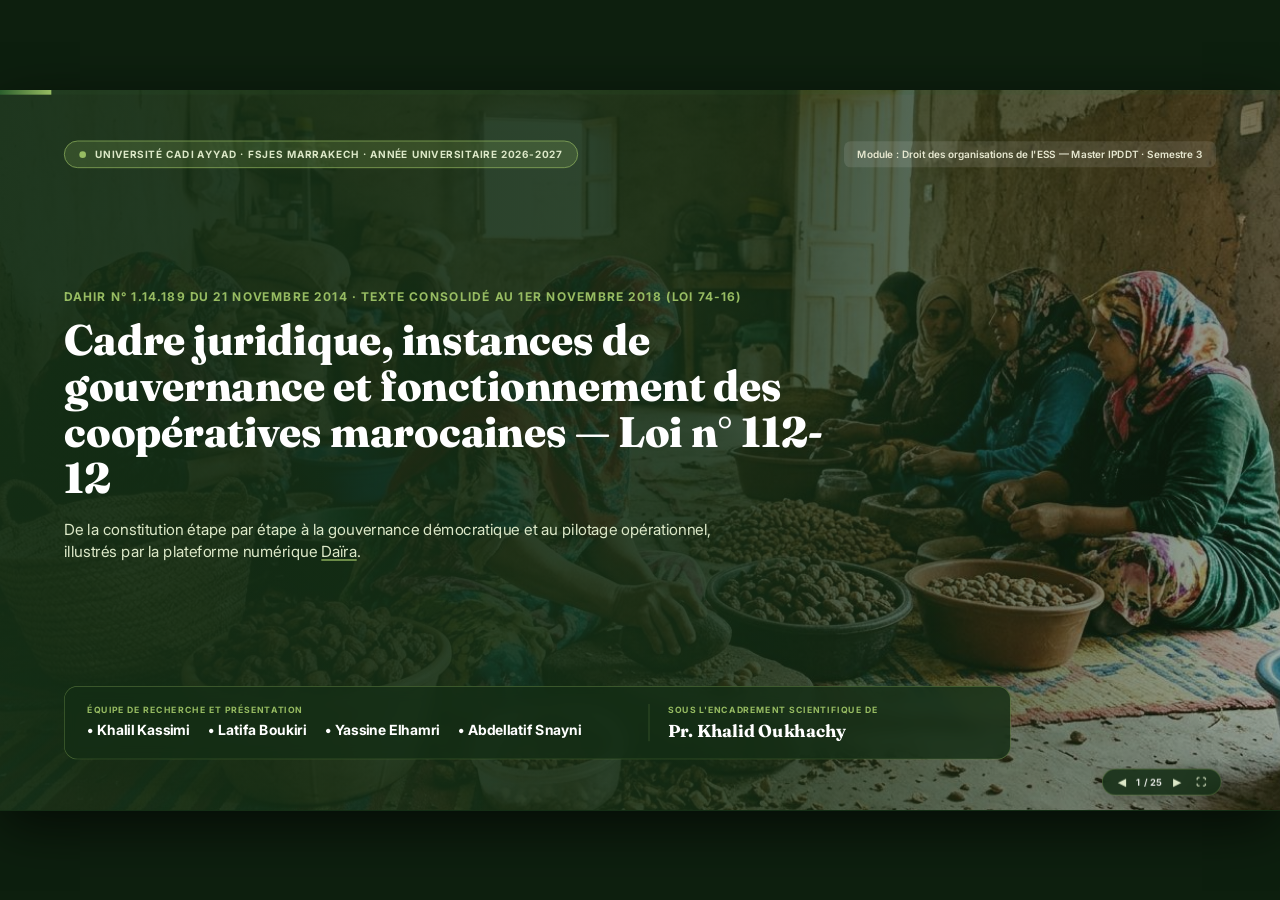
==== presentation-cooperatives-v3.html @ 6261e34a "Add HTML presentation v3 — coopératives loi 112-12 (25 slides)" ====
<!DOCTYPE html>
<html lang="fr">
<head>
<meta charset="UTF-8">
<meta name="viewport" content="width=device-width, initial-scale=1.0">
<title>Cadre juridique, instances de gouvernance et fonctionnement des coopératives marocaines — Loi n° 112-12</title>
<link rel="preconnect" href="https://fonts.googleapis.com">
<link rel="preconnect" href="https://fonts.gstatic.com" crossorigin>
<link href="https://fonts.googleapis.com/css2?family=Fraunces:opsz,wght@9..144,600;9..144,700;9..144,800&family=Inter:wght@400;500;600;700;800&display=swap" rel="stylesheet">
<style>
  :root {
    --forest: #2C5F2D;
    --dark-green: #1E4220;
    --deep-green: #142E15;
    --moss: #97BC62;
    --moss-light: #DCE8C8;
    --sand: #E7E8D1;
    --terracotta: #B85042;
    --ink: #243020;
    --gray-green: #5F6B58;
    --card-bg: #F4F6EC;
    --page-bg: #FDFEFB;
    --font-serif: 'Fraunces', Georgia, 'Times New Roman', serif;
    --font-sans: 'Inter', system-ui, -apple-system, BlinkMacSystemFont, 'Segoe UI', Roboto, sans-serif;
  }

  * {
    box-sizing: border-box;
    margin: 0;
    padding: 0;
  }

  html, body {
    width: 100%;
    height: 100%;
    overflow: hidden;
    background: #0D1F0E;
    font-family: var(--font-sans);
    color: var(--ink);
    -webkit-font-smoothing: antialiased;
    user-select: none;
  }

  body.editing-active {
    user-select: text;
  }

  a {
    color: inherit;
    text-decoration: underline;
    text-decoration-color: var(--moss);
    text-underline-offset: 3px;
    transition: color 0.2s ease;
  }
  a:hover {
    color: var(--forest);
  }
  .slide-dark a:hover {
    color: var(--moss);
  }

  /* Viewport & 1920x1080 Fixed Stage */
  #viewport {
    position: fixed;
    inset: 0;
    width: 100vw;
    height: 100vh;
    overflow: hidden;
    background: #0D1F0E;
  }

  #deck-stage {
    position: absolute;
    top: 50%;
    left: 50%;
    width: 1920px;
    height: 1080px;
    min-width: 1920px;
    min-height: 1080px;
    max-width: 1920px;
    max-height: 1080px;
    flex-shrink: 0;
    overflow: hidden;
    background: var(--page-bg);
    transform-origin: center center;
    transform: translate(-50%, -50%) scale(1);
    box-shadow: 0 25px 80px rgba(0, 0, 0, 0.65);
  }

  /* Top Progress Bar & Global Counter */
  #top-progress-track {
    position: absolute;
    top: 0;
    left: 0;
    width: 100%;
    height: 7px;
    background: rgba(44, 95, 45, 0.14);
    z-index: 90;
  }
  #top-progress-fill {
    height: 100%;
    width: 4%;
    background: linear-gradient(90deg, var(--forest), var(--moss));
    transition: width 0.45s cubic-bezier(0.22, 1, 0.36, 1);
  }

  #global-hud {
    position: absolute;
    bottom: 22px;
    right: 88px;
    z-index: 95;
    display: flex;
    align-items: center;
    gap: 10px;
    background: rgba(20, 46, 21, 0.86);
    color: #FDFEFB;
    padding: 8px 16px;
    border-radius: 999px;
    font-size: 14px;
    font-weight: 600;
    letter-spacing: 0.03em;
    backdrop-filter: blur(8px);
    border: 1px solid rgba(151, 188, 98, 0.35);
    box-shadow: 0 6px 20px rgba(0,0,0,0.2);
  }
  #global-hud button {
    background: transparent;
    border: none;
    color: var(--moss-light);
    cursor: pointer;
    font-size: 15px;
    font-weight: 700;
    padding: 2px 6px;
    border-radius: 4px;
    transition: background 0.2s, color 0.2s;
  }
  #global-hud button:hover {
    background: rgba(151, 188, 98, 0.25);
    color: #fff;
  }

  /* Top-Left Edit Mode Trigger Zone & Toolbar */
  #edit-hotspot {
    position: absolute;
    top: 0;
    left: 0;
    width: 340px;
    height: 76px;
    z-index: 100;
    display: flex;
    align-items: center;
    padding-left: 28px;
  }
  #edit-toolbar {
    display: flex;
    align-items: center;
    gap: 10px;
    background: rgba(20, 46, 21, 0.94);
    color: #fff;
    padding: 8px 14px;
    border-radius: 10px;
    border: 1px solid var(--moss);
    font-size: 13px;
    opacity: 0;
    transform: translateY(-8px);
    pointer-events: none;
    transition: opacity 0.25s ease, transform 0.25s ease;
    box-shadow: 0 10px 28px rgba(0,0,0,0.35);
  }
  #edit-hotspot:hover #edit-toolbar,
  body.editing-active #edit-toolbar {
    opacity: 1;
    transform: translateY(0);
    pointer-events: auto;
  }
  .edit-btn {
    background: var(--forest);
    color: #fff;
    border: 1px solid var(--moss);
    padding: 5px 11px;
    border-radius: 6px;
    font-size: 12.5px;
    font-weight: 600;
    cursor: pointer;
    font-family: var(--font-sans);
    transition: background 0.2s;
  }
  .edit-btn:hover {
    background: var(--moss);
    color: var(--deep-green);
  }
  .edit-btn.secondary {
    background: transparent;
    border-color: rgba(220,232,200,0.45);
    color: var(--moss-light);
  }
  body.editing-active .editable {
    outline: 2px dashed rgba(151, 188, 98, 0.75);
    outline-offset: 4px;
    border-radius: 4px;
    cursor: text;
  }
  body.editing-active .editable:focus {
    outline: 2px solid var(--terracotta);
    background: rgba(151, 188, 98, 0.08);
  }

  /* Navigation Click Zones */
  .click-zone {
    position: absolute;
    top: 80px;
    bottom: 80px;
    z-index: 40;
    cursor: pointer;
  }
  #zone-prev {
    left: 0;
    width: 110px;
  }
  #zone-next {
    right: 0;
    width: 240px;
  }
  body.editing-active .click-zone {
    pointer-events: none;
  }

  /* Toast notification */
  #toast-msg {
    position: absolute;
    top: 24px;
    right: 48px;
    z-index: 110;
    background: var(--dark-green);
    color: #fff;
    border-left: 4px solid var(--moss);
    padding: 10px 18px;
    border-radius: 8px;
    font-size: 14px;
    font-weight: 600;
    opacity: 0;
    transform: translateY(-10px);
    pointer-events: none;
    transition: opacity 0.25s ease, transform 0.25s ease;
    box-shadow: 0 8px 24px rgba(0,0,0,0.25);
  }
  #toast-msg.visible {
    opacity: 1;
    transform: translateY(0);
  }

  /* Slide Container & Transitions */
  .slide {
    position: absolute;
    inset: 0;
    width: 1920px;
    height: 1080px;
    background: var(--page-bg);
    color: var(--ink);
    opacity: 0;
    pointer-events: none;
    transform: scale(0.985);
    transition: opacity 0.55s cubic-bezier(0.22, 1, 0.36, 1),
                transform 0.55s cubic-bezier(0.22, 1, 0.36, 1);
    display: flex;
    flex-direction: column;
    justify-content: space-between;
    padding: 60px 88px 32px 88px;
    overflow: hidden;
  }
  .slide.active {
    opacity: 1;
    pointer-events: auto;
    transform: scale(1);
    z-index: 10;
  }
  .slide.slide-dark {
    background: var(--deep-green);
    color: #FDFEFB;
  }
  .slide.slide-bleed {
    padding: 0;
  }

  /* Cascade Reveal Animations (triggered ONLY when .slide.active) */
  .anim-up, .anim-left, .anim-right, .anim-pop {
    opacity: 0;
    transition: opacity 0.58s cubic-bezier(0.22, 1, 0.36, 1),
                transform 0.58s cubic-bezier(0.22, 1, 0.36, 1);
  }
  .anim-up { transform: translateY(26px); }
  .anim-left { transform: translateX(-28px); }
  .anim-right { transform: translateX(28px); }
  .anim-pop { transform: scale(0.72); }

  .slide.active .anim-up,
  .slide.active .anim-left,
  .slide.active .anim-right,
  .slide.active .anim-pop {
    opacity: 1;
    transform: translate(0, 0) scale(1);
  }

  .d1 { transition-delay: 0.08s; }
  .d2 { transition-delay: 0.16s; }
  .d3 { transition-delay: 0.24s; }
  .d4 { transition-delay: 0.32s; }
  .d5 { transition-delay: 0.40s; }
  .d6 { transition-delay: 0.48s; }
  .d7 { transition-delay: 0.56s; }

  /* Ken Burns Effect on Cover & Merci Photos */
  .ken-burns-wrap {
    position: absolute;
    inset: 0;
    overflow: hidden;
    z-index: 1;
  }
  .ken-burns-img {
    width: 100%;
    height: 100%;
    object-fit: cover;
    transform: scale(1.0);
    transition: transform 14s ease-out;
  }
  .slide.active .ken-burns-img {
    transform: scale(1.11);
  }

  /* Typography & Header System (No decorative bars under titles, strictly left-aligned body) */
  .slide-header {
    display: flex;
    justify-content: space-between;
    align-items: flex-start;
    gap: 32px;
    margin-bottom: 28px;
    position: relative;
    z-index: 5;
  }
  .kicker {
    display: inline-flex;
    align-items: center;
    gap: 10px;
    background: var(--moss-light);
    color: var(--dark-green);
    font-size: 14px;
    font-weight: 700;
    text-transform: uppercase;
    letter-spacing: 0.08em;
    padding: 7px 16px;
    border-radius: 999px;
    margin-bottom: 14px;
  }
  .kicker.terracotta {
    background: rgba(184, 80, 66, 0.14);
    color: var(--terracotta);
  }
  .slide-title {
    font-family: var(--font-serif);
    font-size: 46px;
    font-weight: 700;
    line-height: 1.12;
    color: var(--dark-green);
    letter-spacing: -0.015em;
    text-align: left;
  }
  .slide-lead {
    font-size: 21px;
    line-height: 1.48;
    color: var(--gray-green);
    margin-top: 10px;
    max-width: 1220px;
    font-weight: 500;
    text-align: left;
  }

  /* Cards & Numbered Badges */
  .card {
    background: var(--card-bg);
    border: 1px solid var(--moss-light);
    border-radius: 18px;
    padding: 26px 30px;
    box-shadow: 0 8px 26px rgba(30, 66, 32, 0.05);
    text-align: left;
    display: flex;
    flex-direction: column;
    gap: 10px;
  }
  .card.sand {
    background: var(--sand);
    border-color: #D5D7B8;
  }
  .card.forest-panel {
    background: var(--dark-green);
    color: #FDFEFB;
    border: 1px solid rgba(151, 188, 98, 0.35);
    box-shadow: 0 14px 36px rgba(20, 46, 21, 0.22);
  }

  .num-badge {
    width: 44px;
    height: 44px;
    border-radius: 50%;
    background: var(--forest);
    color: #FDFEFB;
    font-family: var(--font-serif);
    font-size: 20px;
    font-weight: 700;
    display: inline-flex;
    align-items: center;
    justify-content: center;
    flex-shrink: 0;
    box-shadow: 0 4px 12px rgba(44, 95, 45, 0.28);
  }
  .num-badge.moss {
    background: var(--moss);
    color: var(--deep-green);
  }
  .num-badge.terra {
    background: var(--terracotta);
    color: #fff;
  }
  .num-badge.lg {
    width: 54px;
    height: 54px;
    font-size: 24px;
  }

  .card-title {
    font-family: var(--font-serif);
    font-size: 24px;
    font-weight: 700;
    color: var(--dark-green);
    line-height: 1.22;
    text-align: left;
  }
  .card-body {
    font-size: 18.5px;
    line-height: 1.52;
    color: var(--ink);
    text-align: left;
  }
  .card-meta {
    font-size: 14.5px;
    font-weight: 600;
    color: var(--forest);
    margin-top: auto;
    padding-top: 6px;
  }

  /* Callout Banner at bottom of content */
  .banner-callout {
    background: var(--dark-green);
    color: #FDFEFB;
    border-radius: 16px;
    padding: 20px 30px;
    display: flex;
    align-items: center;
    justify-content: space-between;
    gap: 24px;
    border-left: 8px solid var(--moss);
    box-shadow: 0 10px 28px rgba(20, 46, 21, 0.16);
  }
  .banner-callout-text {
    font-size: 20px;
    font-weight: 600;
    line-height: 1.4;
    text-align: left;
  }
  .banner-tag {
    background: var(--moss);
    color: var(--deep-green);
    font-size: 14px;
    font-weight: 800;
    padding: 7px 15px;
    border-radius: 999px;
    white-space: nowrap;
    text-transform: uppercase;
    letter-spacing: 0.05em;
  }

  /* Step Progress Indicator (Slides 6 to 11) */
  .step-tracker {
    display: flex;
    flex-direction: column;
    align-items: flex-end;
    gap: 8px;
    background: var(--card-bg);
    padding: 14px 22px;
    border-radius: 16px;
    border: 1px solid var(--moss-light);
    flex-shrink: 0;
  }
  .step-tracker-label {
    font-size: 12.5px;
    font-weight: 700;
    text-transform: uppercase;
    letter-spacing: 0.08em;
    color: var(--gray-green);
  }
  .step-tracker-nodes {
    display: flex;
    align-items: center;
    gap: 6px;
  }
  .step-dot {
    width: 36px;
    height: 36px;
    border-radius: 50%;
    border: 2px solid var(--moss-light);
    background: #fff;
    color: var(--gray-green);
    font-weight: 700;
    font-size: 15px;
    display: flex;
    align-items: center;
    justify-content: center;
    transition: all 0.4s ease;
  }
  .step-dot.done {
    background: var(--moss);
    border-color: var(--moss);
    color: var(--deep-green);
  }
  .step-dot.current {
    background: var(--forest);
    border-color: var(--forest);
    color: #fff;
    box-shadow: 0 0 0 5px rgba(44, 95, 45, 0.22);
    transform: scale(1.08);
  }
  .step-line {
    width: 22px;
    height: 3px;
    background: var(--moss-light);
    border-radius: 2px;
  }
  .step-line.filled {
    background: var(--forest);
  }

  /* Layout Template for Steps 1..6 (Slides 6-11) */
  .step-layout {
    display: grid;
    grid-template-columns: 1.55fr 1fr;
    gap: 38px;
    flex: 1;
    align-items: stretch;
    margin-bottom: 18px;
  }
  .step-bullets {
    display: flex;
    flex-direction: column;
    gap: 18px;
    justify-content: center;
  }
  .step-bullet-card {
    background: var(--card-bg);
    border: 1px solid var(--moss-light);
    border-radius: 16px;
    padding: 22px 26px;
    display: flex;
    align-items: flex-start;
    gap: 20px;
    box-shadow: 0 6px 20px rgba(30, 66, 32, 0.04);
  }
  .step-bullet-card.sand {
    background: var(--sand);
  }
  .reperes-panel {
    background: linear-gradient(165deg, var(--dark-green) 0%, var(--deep-green) 100%);
    color: #FDFEFB;
    border-radius: 22px;
    padding: 34px 34px;
    display: flex;
    flex-direction: column;
    justify-content: space-between;
    border: 1px solid rgba(151, 188, 98, 0.4);
    box-shadow: 0 18px 42px rgba(20, 46, 21, 0.22);
  }
  .reperes-header {
    font-size: 15px;
    font-weight: 800;
    letter-spacing: 0.12em;
    text-transform: uppercase;
    color: var(--moss);
    margin-bottom: 18px;
  }
  .reperes-list {
    display: flex;
    flex-direction: column;
    gap: 20px;
    flex: 1;
    justify-content: center;
  }
  .repere-item {
    background: rgba(255, 255, 255, 0.07);
    border-left: 5px solid var(--moss);
    border-radius: 12px;
    padding: 18px 22px;
  }
  .repere-item.terra {
    border-left-color: var(--terracotta);
  }
  .repere-big {
    font-family: var(--font-serif);
    font-size: 34px;
    font-weight: 800;
    color: #FFFFFF;
    line-height: 1.1;
  }
  .repere-desc {
    font-size: 16.5px;
    color: var(--moss-light);
    margin-top: 6px;
    line-height: 1.4;
  }

  /* Slide Footer */
  .slide-footer {
    display: flex;
    justify-content: space-between;
    align-items: center;
    padding-top: 16px;
    border-top: 1px solid var(--moss-light);
    font-size: 14.5px;
    color: var(--gray-green);
    font-weight: 500;
    margin-top: auto;
    z-index: 5;
  }
  .slide-dark .slide-footer {
    border-top-color: rgba(151, 188, 98, 0.25);
    color: var(--moss-light);
  }
  .footer-right {
    font-weight: 700;
    color: var(--forest);
    padding-right: 225px;
  }
  .slide-dark .footer-right {
    color: var(--moss);
  }

  /* Slide 12 Animated Org Chart */
  .org-wrapper {
    position: relative;
    flex: 1;
    display: flex;
    flex-direction: column;
    justify-content: space-between;
    gap: 18px;
    margin-bottom: 16px;
  }
  .org-lines-svg {
    position: absolute;
    inset: 0;
    width: 100%;
    height: 100%;
    pointer-events: none;
    z-index: 1;
  }
  .org-path {
    fill: none;
    stroke: var(--forest);
    stroke-width: 3.5;
    stroke-dasharray: 2200;
    stroke-dashoffset: 2200;
    transition: stroke-dashoffset 1.1s cubic-bezier(0.22, 1, 0.36, 1) 0.25s;
  }
  .slide.active .org-path {
    stroke-dashoffset: 0;
  }

  /* Slide 13 Quorum Table */
  .quorum-table {
    width: 100%;
    border-collapse: separate;
    border-spacing: 0;
    border-radius: 14px;
    overflow: hidden;
    border: 1px solid var(--moss-light);
    background: #fff;
    font-size: 17px;
  }
  .quorum-table th {
    background: var(--dark-green);
    color: #fff;
    text-align: left;
    padding: 14px 18px;
    font-weight: 700;
    font-size: 16px;
  }
  .quorum-table td {
    padding: 14px 18px;
    border-bottom: 1px solid var(--moss-light);
    color: var(--ink);
    text-align: left;
  }
  .quorum-table tr:last-child td {
    border-bottom: none;
  }
  .quorum-table tr:nth-child(even) td {
    background: var(--card-bg);
  }

  /* Slide 17 Production Chain SVG Draw Animation */
  .chain-container {
    background: var(--dark-green);
    color: #fff;
    border-radius: 20px;
    padding: 26px 36px;
    position: relative;
    overflow: hidden;
    border: 1px solid rgba(151, 188, 98, 0.4);
  }
  .chain-svg-line {
    stroke: var(--moss);
    stroke-width: 5;
    stroke-linecap: round;
    stroke-dasharray: 1500;
    stroke-dashoffset: 1500;
    transition: stroke-dashoffset 1.4s cubic-bezier(0.22, 1, 0.36, 1) 0.35s;
  }
  .slide.active .chain-svg-line {
    stroke-dashoffset: 0;
  }
  .chain-nodes {
    display: grid;
    grid-template-columns: repeat(5, 1fr);
    gap: 20px;
    position: relative;
    z-index: 2;
  }
  .chain-node {
    background: rgba(255, 255, 255, 0.09);
    border: 1.5px solid var(--moss);
    border-radius: 14px;
    padding: 16px 18px;
    backdrop-filter: blur(4px);
    text-align: left;
  }

  /* Image Frame Styling */
  .photo-panel {
    border-radius: 22px;
    overflow: hidden;
    position: relative;
    box-shadow: 0 16px 40px rgba(20, 46, 21, 0.16);
    border: 1px solid var(--moss-light);
    background: var(--dark-green);
  }
  .photo-panel {
    min-height: 0;
  }
  .photo-panel img {
    position: absolute;
    inset: 0;
    width: 100%;
    height: 100%;
    object-fit: cover;
    display: block;
  }
  .photo-caption {
    position: absolute;
    bottom: 0;
    left: 0;
    right: 0;
    background: linear-gradient(0deg, rgba(20, 46, 21, 0.92) 0%, rgba(20, 46, 21, 0.0) 100%);
    color: #FDFEFB;
    padding: 28px 22px 16px 22px;
    font-size: 14px;
    font-weight: 500;
  }
</style>
</head>
<body>

<div id="viewport">
  <div id="deck-stage">
    <!-- Top Progress Bar -->
    <div id="top-progress-track"><div id="top-progress-fill"></div></div>

    <!-- Top-Left Edit Mode Hotspot & Toolbar -->
    <div id="edit-hotspot">
      <div id="edit-toolbar">
        <span id="edit-status-label">Mode lecture (Touche E : éditer)</span>
        <button type="button" class="edit-btn" id="btn-toggle-edit">Activer l'édition (E)</button>
        <button type="button" class="edit-btn" id="btn-export-html">Exporter HTML</button>
        <button type="button" class="edit-btn secondary" id="btn-reset-edits">Réinitialiser</button>
      </div>
    </div>

    <!-- Toast Notification -->
    <div id="toast-msg" role="status" aria-live="polite"></div>

    <!-- Navigation Click Zones -->
    <div class="click-zone" id="zone-prev" title="Slide précédente (←)"></div>
    <div class="click-zone" id="zone-next" title="Slide suivante (→)"></div>

    <!-- Global Bottom-Right HUD -->
    <div id="global-hud">
      <button type="button" id="btn-prev" title="Slide précédente (←)" aria-label="Slide précédente">◀</button>
      <span id="hud-counter">1 / 25</span>
      <button type="button" id="btn-next" title="Slide suivante (→)" aria-label="Slide suivante">▶</button>
      <button type="button" id="btn-fs" title="Plein écran (F)" aria-label="Plein écran">⛶</button>
    </div>

    <!-- ================================================================= -->
    <!-- SLIDE 1 — COUVERTURE (Foncée, photo réelle plein écran + Ken Burns) -->
    <!-- ================================================================= -->
    <section class="slide slide-dark slide-bleed active" data-slide="1">
      <div class="ken-burns-wrap">
        <img class="ken-burns-img" src="[data-uri]" alt="Femmes coopératrices concassant les noix d'argan au Maroc">
      </div>
      <div style="position:absolute;inset:0;background:linear-gradient(95deg, rgba(20,46,21,0.95) 0%, rgba(20,46,21,0.88) 54%, rgba(20,46,21,0.38) 100%);z-index:2;"></div>

      <div style="position:relative;z-index:5;height:100%;display:flex;flex-direction:column;justify-content:space-between;padding:76px 96px 76px 96px;">
        <div class="anim-up d1" style="display:flex;justify-content:space-between;align-items:center;">
          <div style="display:inline-flex;align-items:center;gap:14px;background:rgba(151,188,98,0.18);border:1px solid var(--moss);padding:10px 22px;border-radius:999px;">
            <span style="width:10px;height:10px;border-radius:50%;background:var(--moss);"></span>
            <span class="editable" style="font-size:15px;font-weight:700;letter-spacing:0.08em;text-transform:uppercase;color:var(--moss-light);">Université Cadi Ayyad · FSJES Marrakech · Année universitaire 2026-2027</span>
          </div>
          <div class="editable" style="background:rgba(255,255,255,0.1);padding:10px 20px;border-radius:10px;font-size:15px;font-weight:600;color:var(--sand);">
            Module : Droit des organisations de l'ESS — Master IPDDT · Semestre 3
          </div>
        </div>

        <div style="max-width:1180px;margin:auto 0;">
          <div class="anim-up d2 editable" style="font-size:18px;font-weight:700;color:var(--moss);text-transform:uppercase;letter-spacing:0.1em;margin-bottom:18px;">
            Dahir n° 1.14.189 du 21 novembre 2014 · Texte consolidé au 1er novembre 2018 (Loi 74-16)
          </div>
          <h1 class="anim-up d3 editable" style="font-family:var(--font-serif);font-size:64px;font-weight:800;line-height:1.08;color:#FFFFFF;margin-bottom:26px;">
            Cadre juridique, instances de gouvernance et fonctionnement des coopératives marocaines — Loi n° 112-12
          </h1>
          <p class="anim-up d4 editable" style="font-size:23px;line-height:1.5;color:var(--moss-light);max-width:1020px;font-weight:400;">
            De la constitution étape par étape à la gouvernance démocratique et au pilotage opérationnel, illustrés par la plateforme numérique <a href="https://khalilkassimi.github.io/daira/" target="_blank" rel="noopener">Daïra</a>.
          </p>
        </div>

        <div class="anim-up d5" style="display:grid;grid-template-columns:1.6fr 1fr;gap:28px;background:rgba(20,46,21,0.82);border:1px solid rgba(151,188,98,0.4);border-radius:20px;padding:26px 34px;backdrop-filter:blur(10px);max-width:1420px;">
          <div>
            <div style="font-size:13px;font-weight:700;text-transform:uppercase;letter-spacing:0.1em;color:var(--moss);margin-bottom:10px;">Équipe de recherche et présentation</div>
            <div class="editable" style="font-size:21px;font-weight:700;color:#FFFFFF;display:flex;flex-wrap:wrap;gap:14px 28px;">
              <span>• Khalil Kassimi</span>
              <span>• Latifa Boukiri</span>
              <span>• Yassine Elhamri</span>
              <span>• Abdellatif Snayni</span>
            </div>
          </div>
          <div style="border-left:1px solid rgba(151,188,98,0.35);padding-left:28px;display:flex;flex-direction:column;justify-content:center;">
            <div style="font-size:13px;font-weight:700;text-transform:uppercase;letter-spacing:0.1em;color:var(--moss);margin-bottom:8px;">Sous l'encadrement scientifique de</div>
            <div class="editable" style="font-family:var(--font-serif);font-size:26px;font-weight:700;color:#FFFFFF;">Pr. Khalid Oukhachy</div>
          </div>
        </div>
      </div>
    </section>

    <!-- ================================================================= -->
    <!-- SLIDE 2 — SOMMAIRE                                                -->
    <!-- ================================================================= -->
    <section class="slide" data-slide="2">
      <div class="slide-header">
        <div>
          <div class="kicker anim-up d1">Architecture de l'exposé</div>
          <h2 class="slide-title anim-up d2 editable">Sommaire général — Cinq séquences structurantes</h2>
          <p class="slide-lead anim-up d3 editable">Une progression méthodique allant de la règle de droit positif à sa mise en œuvre opérationnelle sur le terrain.</p>
        </div>
      </div>

      <div style="display:grid;grid-template-columns:1.35fr 1fr;gap:40px;flex:1;margin-bottom:18px;align-items:stretch;min-height:0;">
        <div style="display:flex;flex-direction:column;gap:14px;justify-content:space-between;">
          <div class="card anim-left d1" style="flex-direction:row;align-items:center;gap:22px;padding:18px 24px;">
            <div class="num-badge anim-pop d1">01</div>
            <div>
              <div class="card-title editable" style="font-size:22px;">Introduction générale</div>
              <div class="card-body editable" style="font-size:16.5px;color:var(--gray-green);">Repères historiques et normatifs de la loi n° 112-12, définition légale, principes ACI et catégories (art. 1).</div>
            </div>
          </div>

          <div class="card sand anim-left d2" style="flex-direction:row;align-items:center;gap:22px;padding:18px 24px;">
            <div class="num-badge anim-pop d2">02</div>
            <div>
              <div class="card-title editable" style="font-size:22px;">I. Cadre juridique</div>
              <div class="card-body editable" style="font-size:16.5px;">« La constitution étape par étape : les 6 étapes détaillées, une par slide » (dénomination, statuts, fonds bloqués, dépôt, immatriculation, notification).</div>
            </div>
          </div>

          <div class="card anim-left d3" style="flex-direction:row;align-items:center;gap:22px;padding:18px 24px;">
            <div class="num-badge anim-pop d3">03</div>
            <div>
              <div class="card-title editable" style="font-size:22px;">II. Instances de gouvernance</div>
              <div class="card-body editable" style="font-size:16.5px;color:var(--gray-green);">Assemblée générale souveraine, Gérant(s), Conseil d'administration et mécanismes de contrôle interne et externe.</div>
            </div>
          </div>

          <div class="card sand anim-left d4" style="flex-direction:row;align-items:center;gap:22px;padding:18px 24px;">
            <div class="num-badge anim-pop d4">04</div>
            <div>
              <div class="card-title editable" style="font-size:22px;">III. Fonctionnement</div>
              <div class="card-body editable" style="font-size:16.5px;">« Organisation des activités, finances, financement, excédents, commercialisation » au service des membres coopérateurs.</div>
            </div>
          </div>

          <div class="card anim-left d5" style="flex-direction:row;align-items:center;gap:22px;padding:18px 24px;">
            <div class="num-badge terra anim-pop d5">05</div>
            <div>
              <div class="card-title editable" style="font-size:22px;">Étude de cas & conclusion</div>
              <div class="card-body editable" style="font-size:16.5px;color:var(--gray-green);">Application numérique <a href="https://khalilkassimi.github.io/daira/" target="_blank" rel="noopener">Daïra</a> (conformité loi 112-12, traçabilité QR, gouvernance) et synthèse stratégique.</div>
            </div>
          </div>
        </div>

        <div class="anim-right d3" style="display:flex;flex-direction:column;gap:20px;">
          <div class="photo-panel" style="flex:1;min-height:0;">
            <img src="[data-uri]" alt="Moulin traditionnel en pierre et flacons d'huile d'argan en coopérative">
            <div class="photo-caption editable">Atelier coopératif d'extraction et d'embouteillage d'huile d'argan — Savoir-faire et structuration juridique.</div>
          </div>
          <div class="card forest-panel" style="padding:24px 28px;">
            <div style="font-size:13px;font-weight:800;text-transform:uppercase;letter-spacing:0.1em;color:var(--moss);">Le fil conducteur</div>
            <div class="editable" style="font-size:18px;line-height:1.48;color:#FDFEFB;font-weight:500;">
              Comment la <a href="https://www.amdie.gov.ma/wp-content/uploads/2024/01/Loi-112-12-Cooperatives.pdf" target="_blank" rel="noopener">loi n° 112-12 consolidée</a> transforme-t-elle l'initiative solidaire en une véritable entreprise démocratique, traçable et compétitive ?
            </div>
          </div>
        </div>
      </div>

      
    <footer class="slide-footer">
      <div class="footer-left editable">Coopératives marocaines — Loi n° 112-12</div>
      <div class="footer-center">Master IPDDT · FSJES Marrakech · UCA · 2026-2027</div>
      <div class="footer-right">Slide 2 / 25</div>
    </footer>
    
    </section>

    <!-- ================================================================= -->
    <!-- SLIDE 3 — LA LOI 112-12 EN QUATRE REPÈRES                         -->
    <!-- ================================================================= -->
    <section class="slide" data-slide="3">
      <div class="slide-header">
        <div>
          <div class="kicker anim-up d1">01 · Introduction générale — Socle réglementaire</div>
          <h2 class="slide-title anim-up d2 editable">La loi n° 112-12 en quatre repères fondamentaux</h2>
          <p class="slide-lead anim-up d3 editable">Un cadre juridique unifié, refondu en 2014 et consolidé en 2018, qui abroge l'ancienne loi n° 24-83 et professionnalise les coopératives.</p>
        </div>
      </div>

      <div style="display:grid;grid-template-columns:1.45fr 1fr;gap:38px;flex:1;margin-bottom:18px;align-items:stretch;min-height:0;">
        <div style="display:grid;grid-template-columns:1fr 1fr;gap:22px;">
          <div class="card anim-up d1">
            <div style="display:flex;align-items:center;gap:14px;">
              <div class="num-badge anim-pop d1">1</div>
              <div class="card-title editable">Dahir n° 1.14.189 (21 nov. 2014)</div>
            </div>
            <div class="card-body editable">
              Promulgue la <a href="https://www.amdie.gov.ma/wp-content/uploads/2024/01/Loi-112-12-Cooperatives.pdf" target="_blank" rel="noopener">loi n° 112-12 relative aux coopératives</a> (publiée au <strong>B.O. n° 6318</strong> du 18 décembre 2014), dans son <strong>texte consolidé au 1er novembre 2018</strong> tel que modifié et complété par la <a href="https://faolex.fao.org/docs/pdf/mor225203.pdf" target="_blank" rel="noopener">loi n° 74-16</a>.
            </div>
            <div class="card-meta editable">Référence : 108 articles · Texte consolidé 2018</div>
          </div>

          <div class="card sand anim-up d2">
            <div style="display:flex;align-items:center;gap:14px;">
              <div class="num-badge anim-pop d2">2</div>
              <div class="card-title editable">Objet et portée de la réforme</div>
            </div>
            <div class="card-body editable">
              Suppression de l'agrément administratif préalable, abaissement du seuil minimum de fondateurs à <strong>5 membres</strong>, création d'un registre judiciaire officiel et instauration de règles de gouvernance et de contrôle graduées selon la taille.
            </div>
            <div class="card-meta editable">Objectif : Simplification & transparence financière</div>
          </div>

          <div class="card sand anim-up d3">
            <div style="display:flex;align-items:center;gap:14px;">
              <div class="num-badge anim-pop d3">3</div>
              <div class="card-title editable">Décret n° 2.15.617 (24 mars 2016)</div>
            </div>
            <div class="card-body editable">
              Fixe les règles d'organisation et de gestion du <a href="https://haqia.ma/fr/textes/10168-decret-n-2-15-617-fixant-les-regles-d-organisation-et-de-gestion-du-re/article-12" target="_blank" rel="noopener">registre des coopératives</a> (art. 9) : articulation entre le registre central tenu par l'<strong>ODCO</strong> et les registres locaux tenus aux greffes des tribunaux de première instance.
            </div>
            <div class="card-meta editable">Application réglementaire : Registre & dénomination</div>
          </div>

          <div class="card anim-up d4">
            <div style="display:flex;align-items:center;gap:14px;">
              <div class="num-badge anim-pop d4">4</div>
              <div class="card-title editable">Arrêté n° 1369.16 (9 mai 2016)</div>
            </div>
            <div class="card-body editable">
              Arrêté du ministre de la Justice et des Libertés fixant la forme et le contenu du registre local des coopératives ainsi que les <strong>modèles officiels d'actes</strong> (demandes d'immatriculation, d'inscriptions modificatives, de radiation et certificats).
            </div>
            <div class="card-meta editable">Standardisation : Formulaires des greffes (TPI)</div>
          </div>
        </div>

        <div class="photo-panel anim-right d3" style="height:100%;">
          <img src="[data-uri]" alt="Arganier au Maroc dans la réserve de biosphère du Souss-Massa">
          <div class="photo-caption editable">
            <strong>Arganeraie du Souss-Massa</strong> — Écosystème emblématique des coopératives agricoles et féminines régies par la loi n° 112-12 et accompagnées par l'<a href="https://www.odco.gov.ma/foire-aux-questions/" target="_blank" rel="noopener">ODCO</a>.
          </div>
        </div>
      </div>

      
    <footer class="slide-footer">
      <div class="footer-left editable">Coopératives marocaines — Loi n° 112-12</div>
      <div class="footer-center">Master IPDDT · FSJES Marrakech · UCA · 2026-2027</div>
      <div class="footer-right">Slide 3 / 25</div>
    </footer>
    
    </section>

    <!-- ================================================================= -->
    <!-- SLIDE 4 — LA COOPÉRATIVE (Définition, 7 principes, 3 catégories)  -->
    <!-- ================================================================= -->
    <section class="slide" data-slide="4">
      <div class="slide-header">
        <div>
          <div class="kicker anim-up d1">01 · Introduction générale — Article premier</div>
          <h2 class="slide-title anim-up d2 editable">La coopérative : définition légale, principes et catégories</h2>
          <p class="slide-lead anim-up d3 editable">L'<a href="https://haqia.ma/fr/textes/2158-la-loi-n-112-12-relative-aux-cooperatives/article-1" target="_blank" rel="noopener">article premier de la loi n° 112-12</a> consacre l'identité coopérative internationale tout en structurant trois formes d'intervention économique.</p>
        </div>
      </div>

      <div style="display:flex;flex-direction:column;gap:22px;flex:1;margin-bottom:18px;justify-content:space-between;">
        <!-- Définition art. 1 -->
        <div class="card forest-panel anim-up d1" style="padding:22px 30px;">
          <div style="display:flex;justify-content:space-between;align-items:center;">
            <span style="font-size:13px;font-weight:800;text-transform:uppercase;letter-spacing:0.1em;color:var(--moss);">Définition légale — Article premier (Loi n° 112-12 consolidée)</span>
            <span style="background:rgba(151,188,98,0.2);color:var(--moss-light);padding:4px 12px;border-radius:99px;font-size:13px;font-weight:700;">Personnes physiques et/ou morales</span>
          </div>
          <p class="editable" style="font-size:20px;line-height:1.45;color:#FFFFFF;font-weight:500;">
            Groupement autonome de personnes physiques et/ou morales qui conviennent de se réunir pour créer une entreprise leur permettant la satisfaction de leurs besoins économiques et sociaux, gérée conformément aux valeurs et principes fondamentaux mondialement reconnus en matière de coopération.
          </p>
        </div>

        <!-- 2 colonnes : 7 principes + 3 catégories -->
        <div style="display:grid;grid-template-columns:1.25fr 1fr;gap:28px;flex:1;">
          <div class="card anim-left d2" style="padding:24px 28px;">
            <div class="card-title editable" style="margin-bottom:8px;">Les 7 principes coopératifs (Art. 1 & ACI)</div>
            <div style="display:grid;grid-template-columns:1fr 1fr;gap:12px 18px;flex:1;align-content:center;">
              <div style="display:flex;align-items:center;gap:12px;background:#fff;padding:11px 14px;border-radius:10px;border:1px solid var(--moss-light);">
                <div class="num-badge" style="width:32px;height:32px;font-size:15px;">1</div>
                <div class="editable" style="font-size:16px;font-weight:600;">Adhésion volontaire et ouverte à tous</div>
              </div>
              <div style="display:flex;align-items:center;gap:12px;background:#fff;padding:11px 14px;border-radius:10px;border:1px solid var(--moss-light);">
                <div class="num-badge" style="width:32px;height:32px;font-size:15px;">2</div>
                <div class="editable" style="font-size:16px;font-weight:600;">Pouvoir démocratique : <strong>un membre = une voix</strong></div>
              </div>
              <div style="display:flex;align-items:center;gap:12px;background:#fff;padding:11px 14px;border-radius:10px;border:1px solid var(--moss-light);">
                <div class="num-badge" style="width:32px;height:32px;font-size:15px;">3</div>
                <div class="editable" style="font-size:16px;font-weight:600;">Participation économique des membres</div>
              </div>
              <div style="display:flex;align-items:center;gap:12px;background:#fff;padding:11px 14px;border-radius:10px;border:1px solid var(--moss-light);">
                <div class="num-badge" style="width:32px;height:32px;font-size:15px;">4</div>
                <div class="editable" style="font-size:16px;font-weight:600;">Autonomie et indépendance</div>
              </div>
              <div style="display:flex;align-items:center;gap:12px;background:#fff;padding:11px 14px;border-radius:10px;border:1px solid var(--moss-light);">
                <div class="num-badge" style="width:32px;height:32px;font-size:15px;">5</div>
                <div class="editable" style="font-size:16px;font-weight:600;">Éducation, formation et information</div>
              </div>
              <div style="display:flex;align-items:center;gap:12px;background:#fff;padding:11px 14px;border-radius:10px;border:1px solid var(--moss-light);">
                <div class="num-badge" style="width:32px;height:32px;font-size:15px;">6</div>
                <div class="editable" style="font-size:16px;font-weight:600;">Coopération entre les coopératives</div>
              </div>
              <div style="grid-column:1 / -1;display:flex;align-items:center;gap:12px;background:var(--sand);padding:11px 14px;border-radius:10px;border:1px solid #D5D7B8;">
                <div class="num-badge terra" style="width:32px;height:32px;font-size:15px;">7</div>
                <div class="editable" style="font-size:16px;font-weight:700;">Engagement envers la communauté et développement durable du territoire</div>
              </div>
            </div>
          </div>

          <div class="card sand anim-right d3" style="padding:24px 28px;justify-content:space-between;">
            <div class="card-title editable">Les 3 catégories légales (Art. 1)</div>
            <div style="display:flex;flex-direction:column;gap:14px;">
              <div style="background:#fff;padding:14px 18px;border-radius:12px;border-left:5px solid var(--forest);">
                <div class="editable" style="font-weight:700;font-size:17px;color:var(--dark-green);">1. Coopératives d'écoulement et de transformation</div>
                <div class="editable" style="font-size:15.5px;color:var(--ink);margin-top:4px;">Les membres fournissent des produits en vue de leur revente aux tiers après transformation, ou des services en vue de les fournir à ces derniers.</div>
              </div>
              <div style="background:#fff;padding:14px 18px;border-radius:12px;border-left:5px solid var(--moss);">
                <div class="editable" style="font-weight:700;font-size:17px;color:var(--dark-green);">2. Coopératives d'approvisionnement ou de services</div>
                <div class="editable" style="font-size:15.5px;color:var(--ink);margin-top:4px;">Production de marchandises ou fourniture de biens et services au profit exclusif ou principal de leurs membres.</div>
              </div>
              <div style="background:#fff;padding:14px 18px;border-radius:12px;border-left:5px solid var(--terracotta);">
                <div class="editable" style="font-weight:700;font-size:17px;color:var(--dark-green);">3. Coopératives de travail associé</div>
                <div class="editable" style="font-size:15.5px;color:var(--ink);margin-top:4px;">Offrent un emploi rémunéré directement au profit de leurs membres coopérateurs (possibilité de cumuler 2 ou 3 catégories).</div>
              </div>
            </div>
          </div>
        </div>
      </div>

      
    <footer class="slide-footer">
      <div class="footer-left editable">Coopératives marocaines — Loi n° 112-12</div>
      <div class="footer-center">Master IPDDT · FSJES Marrakech · UCA · 2026-2027</div>
      <div class="footer-right">Slide 4 / 25</div>
    </footer>
    
    </section>

    <!-- ================================================================= -->
    <!-- SLIDE 5 — LA CONSTITUTION EN SIX ÉTAPES (VUE D'ENSEMBLE)          -->
    <!-- ================================================================= -->
    <section class="slide" data-slide="5">
      <div class="slide-header">
        <div>
          <div class="kicker anim-up d1">02 · I. Cadre juridique — Vue synoptique (Art. 7 à 10)</div>
          <h2 class="slide-title anim-up d2 editable">La constitution d'une coopérative en six étapes</h2>
          <p class="slide-lead anim-up d3 editable">Un parcours administratif allégé et encadré par des délais légaux précis, remplaçant l'ancien système d'autorisation préalable.</p>
        </div>
      </div>

      <div style="display:grid;grid-template-columns:repeat(3, 1fr);gap:24px;flex:1;margin-bottom:22px;">
        <div class="card anim-up d1">
          <div style="display:flex;justify-content:space-between;align-items:center;">
            <div class="num-badge lg anim-pop d1">1</div>
            <span style="font-size:13px;font-weight:700;color:var(--forest);background:var(--moss-light);padding:4px 12px;border-radius:99px;">ODCO · 2 jours</span>
          </div>
          <div class="card-title editable">Dénomination (ODCO)</div>
          <div class="card-body editable">Demande signée par au moins 5 fondateurs proposant 3 noms par ordre de priorité. Certificat valable 60 jours.</div>
        </div>

        <div class="card sand anim-up d2">
          <div style="display:flex;justify-content:space-between;align-items:center;">
            <div class="num-badge lg anim-pop d2">2</div>
            <span style="font-size:13px;font-weight:700;color:var(--dark-green);background:#fff;padding:4px 12px;border-radius:99px;">Art. 5 & 27 · Max 99 ans</span>
          </div>
          <div class="card-title editable">Statuts</div>
          <div class="card-body editable">Signature des statuts par tous les fondateurs, incluant les mentions obligatoires (art. 5) et l'évaluation des apports en nature.</div>
        </div>

        <div class="card anim-up d3">
          <div style="display:flex;justify-content:space-between;align-items:center;">
            <div class="num-badge lg anim-pop d3">3</div>
            <span style="font-size:13px;font-weight:700;color:var(--forest);background:var(--moss-light);padding:4px 12px;border-radius:99px;">Art. 8 & 26 · Sous 5 jours</span>
          </div>
          <div class="card-title editable">Fonds bloqués</div>
          <div class="card-body editable">Ouverture d'un compte bancaire bloqué et dépôt du capital libéré (au moins 1/4 des parts en numéraire) contre attestation.</div>
        </div>

        <div class="card sand anim-up d4">
          <div style="display:flex;justify-content:space-between;align-items:center;">
            <div class="num-badge lg anim-pop d4">4</div>
            <span style="font-size:13px;font-weight:700;color:var(--dark-green);background:#fff;padding:4px 12px;border-radius:99px;">Art. 7 · Récépissé immédiat</span>
          </div>
          <div class="card-title editable">Dépôt du dossier</div>
          <div class="card-body editable">Remise du dossier complet (7 pièces justificatives) auprès de l'autorité administrative locale contre récépissé immédiat.</div>
        </div>

        <div class="card anim-up d5">
          <div style="display:flex;justify-content:space-between;align-items:center;">
            <div class="num-badge lg anim-pop d5">5</div>
            <span style="font-size:13px;font-weight:700;color:var(--forest);background:var(--moss-light);padding:4px 12px;border-radius:99px;">Art. 9 · Greffe du TPI</span>
          </div>
          <div class="card-title editable">Immatriculation</div>
          <div class="card-body editable">Inscription au registre local des coopératives au Tribunal de première instance (3 exemplaires) et transfert central sous 20 jours.</div>
        </div>

        <div class="card sand anim-up d6">
          <div style="display:flex;justify-content:space-between;align-items:center;">
            <div class="num-badge lg anim-pop d6">6</div>
            <span style="font-size:13px;font-weight:700;color:var(--dark-green);background:#fff;padding:4px 12px;border-radius:99px;">Art. 10 & 108</span>
          </div>
          <div class="card-title editable">Notification</div>
          <div class="card-body editable">Notification aux services régionaux de l'ODCO et à l'administration technique compétente pour le démarrage effectif.</div>
        </div>
      </div>

      <div class="banner-callout anim-up d7" style="margin-bottom:18px;">
        <div class="banner-callout-text editable">
          « La personnalité morale naît de l'immatriculation — et elle ouvre l'accès aux marchés publics (art. 9). »
        </div>
        <div class="banner-tag">Effet constitutif · Art. 9</div>
      </div>

      
    <footer class="slide-footer">
      <div class="footer-left editable">Coopératives marocaines — Loi n° 112-12</div>
      <div class="footer-center">Master IPDDT · FSJES Marrakech · UCA · 2026-2027</div>
      <div class="footer-right">Slide 5 / 25</div>
    </footer>
    
    </section>

    <!-- ================================================================= -->
    <!-- SLIDE 6 — ÉTAPE 1 : DÉNOMINATION (ODCO)                           -->
    <!-- ================================================================= -->
    <section class="slide" data-slide="6">
      <div class="slide-header">
        <div>
          <div class="kicker anim-up d1">02 · I. Cadre juridique — Constitution (1/6)</div>
          <h2 class="slide-title anim-up d2 editable">Étape 1 — Dénomination (<a href="https://www.odco.gov.ma/foire-aux-questions/" target="_blank" rel="noopener">ODCO</a>)</h2>
          <p class="slide-lead anim-up d3 editable">La réservation officielle du nom auprès de l'Office du Développement de la Coopération garantit l'unicité d'identification de la future coopérative.</p>
        </div>
        
    <div class="step-tracker" aria-label="Progression étape 1 sur 6">
      <span class="step-tracker-label">Constitution</span>
      <div class="step-tracker-nodes"><div class="step-dot current anim-pop"><span>1</span></div><div class="step-line"></div><div class="step-dot"><span>2</span></div><div class="step-line"></div><div class="step-dot"><span>3</span></div><div class="step-line"></div><div class="step-dot"><span>4</span></div><div class="step-line"></div><div class="step-dot"><span>5</span></div><div class="step-line"></div><div class="step-dot"><span>6</span></div></div>
    </div>
    
      </div>

      <div class="step-layout">
        <div class="step-bullets">
          <div class="step-bullet-card anim-left d1">
            <div class="num-badge anim-pop d1">1</div>
            <div>
              <div class="card-title editable" style="font-size:22px;">Demande signée par au moins 5 fondateurs</div>
              <div class="card-body editable" style="font-size:18px;margin-top:4px;">Souscrite par ≥ 5 personnes physiques et/ou morales remplissant les conditions d'adhésion (art. 7 de la loi n° 112-12).</div>
            </div>
          </div>
          <div class="step-bullet-card sand anim-left d2">
            <div class="num-badge anim-pop d2">2</div>
            <div>
              <div class="card-title editable" style="font-size:22px;">Propositions de 3 noms par ordre de priorité</div>
              <div class="card-body editable" style="font-size:18px;margin-top:4px;">Formulaire réglementaire (annexe au décret n° 2.15.617) comportant trois choix de dénomination en caractères arabes et latins.</div>
            </div>
          </div>
          <div class="step-bullet-card anim-left d3">
            <div class="num-badge anim-pop d3">3</div>
            <div>
              <div class="card-title editable" style="font-size:22px;">Certificat d'approbation = nom réservé</div>
              <div class="card-body editable" style="font-size:18px;margin-top:4px;">Délivré par les services de l'ODCO, ce certificat réserve exclusivement la dénomination retenue pour la rédaction des statuts.</div>
            </div>
          </div>
        </div>

        <aside class="reperes-panel anim-right d3">
          <div class="reperes-header">LES REPÈRES</div>
          <div class="reperes-list">
            <div class="repere-item">
              <div class="repere-big editable">2 jours</div>
              <div class="repere-desc editable">Délai légal de réponse de l'ODCO à compter du dépôt de la demande d'approbation.</div>
            </div>
            <div class="repere-item">
              <div class="repere-big editable">60 jours</div>
              <div class="repere-desc editable">Durée de validité initiale du certificat d'approbation de la dénomination réservée.</div>
            </div>
            <div class="repere-item terra">
              <div class="repere-big editable">1 fois (+60 jours)</div>
              <div class="repere-desc editable">Prorogation possible une seule fois pour 60 jours, sur demande déposée dans les <strong>7 jours</strong> suivant l'expiration.</div>
            </div>
          </div>
        </aside>
      </div>

      
    <footer class="slide-footer">
      <div class="footer-left editable">Coopératives marocaines — Loi n° 112-12</div>
      <div class="footer-center">Master IPDDT · FSJES Marrakech · UCA · 2026-2027</div>
      <div class="footer-right">Slide 6 / 25</div>
    </footer>
    
    </section>

    <!-- ================================================================= -->
    <!-- SLIDE 7 — ÉTAPE 2 : STATUTS                                       -->
    <!-- ================================================================= -->
    <section class="slide" data-slide="7">
      <div class="slide-header">
        <div>
          <div class="kicker anim-up d1">02 · I. Cadre juridique — Constitution (2/6)</div>
          <h2 class="slide-title anim-up d2 editable">Étape 2 — Élaboration et signature des statuts</h2>
          <p class="slide-lead anim-up d3 editable">Pacte fondateur de la coopérative, les statuts fixent les règles d'organisation, de capital et de fonctionnement interne dans le strict respect de la loi.</p>
        </div>
        
    <div class="step-tracker" aria-label="Progression étape 2 sur 6">
      <span class="step-tracker-label">Constitution</span>
      <div class="step-tracker-nodes"><div class="step-dot done"><span>1</span></div><div class="step-line filled"></div><div class="step-dot current anim-pop"><span>2</span></div><div class="step-line"></div><div class="step-dot"><span>3</span></div><div class="step-line"></div><div class="step-dot"><span>4</span></div><div class="step-line"></div><div class="step-dot"><span>5</span></div><div class="step-line"></div><div class="step-dot"><span>6</span></div></div>
    </div>
    
      </div>

      <div class="step-layout">
        <div class="step-bullets">
          <div class="step-bullet-card anim-left d1">
            <div class="num-badge anim-pop d1">1</div>
            <div>
              <div class="card-title editable" style="font-size:22px;">Signés par tous les membres fondateurs</div>
              <div class="card-body editable" style="font-size:18px;margin-top:4px;">Établis sous seing privé ou par acte authentique et signés par l'ensemble des fondateurs ou leurs mandataires dûment habilités.</div>
            </div>
          </div>
          <div class="step-bullet-card sand anim-left d2">
            <div class="num-badge anim-pop d2">2</div>
            <div>
              <div class="card-title editable" style="font-size:22px;">Contenu obligatoire fixé par l'<a href="https://haqia.ma/fr/textes/2158-la-loi-n-112-12-relative-aux-cooperatives/article-5" target="_blank" rel="noopener">article 5</a></div>
              <div class="card-body editable" style="font-size:18px;margin-top:4px;">Identité des fondateurs, dénomination, siège, objet, durée, montant du capital initial (min. 1 000 DH, part ≥ 100 DH), admission, organes et répartition.</div>
            </div>
          </div>
          <div class="step-bullet-card anim-left d3">
            <div class="num-badge anim-pop d3">3</div>
            <div>
              <div class="card-title editable" style="font-size:22px;">Apports en nature évalués par expert assermenté (art. 27)</div>
              <div class="card-body editable" style="font-size:18px;margin-top:4px;">Tout apport en nature fait l'objet d'un procès-verbal d'évaluation établi par un expert assermenté désigné par les fondateurs (art. 27).</div>
            </div>
          </div>
          <div class="step-bullet-card sand anim-left d4">
            <div class="num-badge terra anim-pop d4">4</div>
            <div>
              <div class="card-title editable" style="font-size:22px;">Intangibilité du caractère coopératif</div>
              <div class="card-body editable" style="font-size:18px;margin-top:4px;">Aucune disposition ni modification statutaire ultérieure ne peut porter atteinte aux principes coopératifs ni faire perdre ce caractère (art. 5).</div>
            </div>
          </div>
        </div>

        <aside class="reperes-panel anim-right d3">
          <div class="reperes-header">LES REPÈRES</div>
          <div class="reperes-list">
            <div class="repere-item">
              <div class="repere-big editable">Max. 99 ans</div>
              <div class="repere-desc editable">Durée maximale de la coopérative fixée par les statuts (prorogeable par décision de l'AGE).</div>
            </div>
            <div class="repere-item">
              <div class="repere-big editable">Article 5</div>
              <div class="repere-desc editable">Liste impérative des mentions statutaires obligatoires et protection de la nature coopérative.</div>
            </div>
            <div class="repere-item terra">
              <div class="repere-big editable">Article 27</div>
              <div class="repere-desc editable">Évaluation obligatoire des apports en nature par un expert assermenté inscrit au tableau.</div>
            </div>
          </div>
        </aside>
      </div>

      
    <footer class="slide-footer">
      <div class="footer-left editable">Coopératives marocaines — Loi n° 112-12</div>
      <div class="footer-center">Master IPDDT · FSJES Marrakech · UCA · 2026-2027</div>
      <div class="footer-right">Slide 7 / 25</div>
    </footer>
    
    </section>

    <!-- ================================================================= -->
    <!-- SLIDE 8 — ÉTAPE 3 : FONDS BLOQUÉS                                 -->
    <!-- ================================================================= -->
    <section class="slide" data-slide="8">
      <div class="slide-header">
        <div>
          <div class="kicker anim-up d1">02 · I. Cadre juridique — Constitution (3/6)</div>
          <h2 class="slide-title anim-up d2 editable">Étape 3 — Dépôt du capital sur un compte bancaire bloqué</h2>
          <p class="slide-lead anim-up d3 editable">La constitution effective du capital social initial garantit la solvabilité de démarrage avant toute immatriculation judiciaire.</p>
        </div>
        
    <div class="step-tracker" aria-label="Progression étape 3 sur 6">
      <span class="step-tracker-label">Constitution</span>
      <div class="step-tracker-nodes"><div class="step-dot done"><span>1</span></div><div class="step-line filled"></div><div class="step-dot done"><span>2</span></div><div class="step-line filled"></div><div class="step-dot current anim-pop"><span>3</span></div><div class="step-line"></div><div class="step-dot"><span>4</span></div><div class="step-line"></div><div class="step-dot"><span>5</span></div><div class="step-line"></div><div class="step-dot"><span>6</span></div></div>
    </div>
    
      </div>

      <div class="step-layout">
        <div class="step-bullets">
          <div class="step-bullet-card anim-left d1">
            <div class="num-badge anim-pop d1">1</div>
            <div>
              <div class="card-title editable" style="font-size:22px;">Ouverture d'un compte bancaire bloqué</div>
              <div class="card-body editable" style="font-size:18px;margin-top:4px;">Ouvert au nom de la « coopérative en cours de constitution » auprès d'un établissement bancaire agréé.</div>
            </div>
          </div>
          <div class="step-bullet-card sand anim-left d2">
            <div class="num-badge anim-pop d2">2</div>
            <div>
              <div class="card-title editable" style="font-size:22px;">Dépôt des fonds dans les 5 jours (<a href="https://haqia.ma/fr/textes/2158-la-loi-n-112-12-relative-aux-cooperatives/article-8" target="_blank" rel="noopener">art. 8</a>)</div>
              <div class="card-body editable" style="font-size:18px;margin-top:4px;">Les fondateurs ou leurs mandataires doivent verser les fonds reçus de la libération des parts dans un délai franc de <strong>5 jours</strong>.</div>
            </div>
          </div>
          <div class="step-bullet-card anim-left d3">
            <div class="num-badge anim-pop d3">3</div>
            <div>
              <div class="card-title editable" style="font-size:22px;">Au moins le quart libéré, solde sous 3 ans (<a href="https://haqia.ma/fr/textes/2158-la-loi-n-112-12-relative-aux-cooperatives/article-26" target="_blank" rel="noopener">art. 26</a>)</div>
              <div class="card-body editable" style="font-size:18px;margin-top:4px;">Les parts en numéraire doivent être libérées d'au moins <strong>un quart (1/4)</strong> à la souscription ; le reliquat est libéré dans un délai maximal de <strong>3 ans</strong>.</div>
            </div>
          </div>
          <div class="step-bullet-card sand anim-left d4">
            <div class="num-badge anim-pop d4">4</div>
            <div>
              <div class="card-title editable" style="font-size:22px;">Délivrance de l'attestation bancaire de blocage</div>
              <div class="card-body editable" style="font-size:18px;margin-top:4px;">Pièce maîtresse du dossier constitutif ; le déblocage des fonds n'intervient qu'après présentation du certificat d'immatriculation au registre.</div>
            </div>
          </div>
        </div>

        <aside class="reperes-panel anim-right d3">
          <div class="reperes-header">LES REPÈRES</div>
          <div class="reperes-list">
            <div class="repere-item">
              <div class="repere-big editable">5 jours</div>
              <div class="repere-desc editable">Délai maximal pour déposer les fonds issus de la libération des parts en banque (art. 8).</div>
            </div>
            <div class="repere-item">
              <div class="repere-big editable">1 / 4 minimum</div>
              <div class="repere-desc editable">Fraction minimale du capital en numéraire obligatoirement libérée dès la constitution (art. 26).</div>
            </div>
            <div class="repere-item terra">
              <div class="repere-big editable">3 ans</div>
              <div class="repere-desc editable">Délai maximal accordé aux membres pour libérer le solde des parts souscrites (art. 26).</div>
            </div>
          </div>
        </aside>
      </div>

      
    <footer class="slide-footer">
      <div class="footer-left editable">Coopératives marocaines — Loi n° 112-12</div>
      <div class="footer-center">Master IPDDT · FSJES Marrakech · UCA · 2026-2027</div>
      <div class="footer-right">Slide 8 / 25</div>
    </footer>
    
    </section>

    <!-- ================================================================= -->
    <!-- SLIDE 9 — ÉTAPE 4 : DÉPÔT DU DOSSIER                              -->
    <!-- ================================================================= -->
    <section class="slide" data-slide="9">
      <div class="slide-header">
        <div>
          <div class="kicker anim-up d1">02 · I. Cadre juridique — Constitution (4/6)</div>
          <h2 class="slide-title anim-up d2 editable">Étape 4 — Dépôt du dossier auprès de l'autorité locale</h2>
          <p class="slide-lead anim-up d3 editable">Une formalité déclarative simple auprès de l'autorité administrative locale dans le ressort de laquelle est situé le siège social (<a href="https://haqia.ma/fr/textes/2158-la-loi-n-112-12-relative-aux-cooperatives/article-7" target="_blank" rel="noopener">art. 7</a>).</p>
        </div>
        
    <div class="step-tracker" aria-label="Progression étape 4 sur 6">
      <span class="step-tracker-label">Constitution</span>
      <div class="step-tracker-nodes"><div class="step-dot done"><span>1</span></div><div class="step-line filled"></div><div class="step-dot done"><span>2</span></div><div class="step-line filled"></div><div class="step-dot done"><span>3</span></div><div class="step-line filled"></div><div class="step-dot current anim-pop"><span>4</span></div><div class="step-line"></div><div class="step-dot"><span>5</span></div><div class="step-line"></div><div class="step-dot"><span>6</span></div></div>
    </div>
    
      </div>

      <div class="step-layout">
        <div class="step-bullets">
          <div class="step-bullet-card anim-left d1">
            <div class="num-badge anim-pop d1">1</div>
            <div>
              <div class="card-title editable" style="font-size:22px;">Autorité administrative locale compétente</div>
              <div class="card-body editable" style="font-size:18px;margin-top:4px;">Le dossier complet est déposé auprès des services de l'autorité locale (Caïdat / Annexe administrative) du lieu du siège de la coopérative.</div>
            </div>
          </div>
          <div class="step-bullet-card sand anim-left d2">
            <div class="num-badge anim-pop d2">2</div>
            <div>
              <div class="card-title editable" style="font-size:22px;">Délivrance d'un récépissé immédiat (art. 7)</div>
              <div class="card-body editable" style="font-size:18px;margin-top:4px;">L'article 7 impose la remise <strong>immédiate</strong> du récépissé de dépôt, mettant fin aux anciens délais d'attente liés à l'agrément ministériel.</div>
            </div>
          </div>
          <div class="step-bullet-card anim-left d3">
            <div class="num-badge anim-pop d3">3</div>
            <div>
              <div class="card-title editable" style="font-size:22px;">Les 7 pièces constitutives du dossier</div>
              <div class="card-body editable" style="font-size:17.5px;margin-top:6px;">
                <strong>1.</strong> Statuts dûment signés · <strong>2.</strong> Certificat d'approbation de dénomination (ODCO) · <strong>3.</strong> Attestation bancaire de blocage des fonds · <strong>4.</strong> Liste des membres souscripteurs · <strong>5.</strong> Liste des organes de direction/gérants · <strong>6.</strong> Copies des pièces d'identité (CIN) · <strong>7.</strong> PV d'évaluation des apports en nature le cas échéant.
              </div>
            </div>
          </div>
        </div>

        <aside class="reperes-panel anim-right d3">
          <div class="reperes-header">LES REPÈRES</div>
          <div class="reperes-list">
            <div class="repere-item">
              <div class="repere-big editable">Immédiat</div>
              <div class="repere-desc editable">Remise sur-le-champ du récépissé de dépôt par l'autorité administrative locale (art. 7).</div>
            </div>
            <div class="repere-item">
              <div class="repere-big editable">7 pièces</div>
              <div class="repere-desc editable">Composition standardisée et limitative du dossier constitutif exigé des fondateurs.</div>
            </div>
            <div class="repere-item terra">
              <div class="repere-big editable">Article 7</div>
              <div class="repere-desc editable">Consacre le passage d'un régime d'autorisation préalable à un régime déclaratif transparent.</div>
            </div>
          </div>
        </aside>
      </div>

      
    <footer class="slide-footer">
      <div class="footer-left editable">Coopératives marocaines — Loi n° 112-12</div>
      <div class="footer-center">Master IPDDT · FSJES Marrakech · UCA · 2026-2027</div>
      <div class="footer-right">Slide 9 / 25</div>
    </footer>
    
    </section>

    <!-- ================================================================= -->
    <!-- SLIDE 10 — ÉTAPE 5 : IMMATRICULATION                              -->
    <!-- ================================================================= -->
    <section class="slide" data-slide="10">
      <div class="slide-header">
        <div>
          <div class="kicker anim-up d1">02 · I. Cadre juridique — Constitution (5/6)</div>
          <h2 class="slide-title anim-up d2 editable">Étape 5 — Immatriculation au registre local des coopératives</h2>
          <p class="slide-lead anim-up d3 editable">Acte juridique décisif accompli auprès du secrétariat-greffe du Tribunal de première instance (TPI), qui donne naissance à la personne morale.</p>
        </div>
        
    <div class="step-tracker" aria-label="Progression étape 5 sur 6">
      <span class="step-tracker-label">Constitution</span>
      <div class="step-tracker-nodes"><div class="step-dot done"><span>1</span></div><div class="step-line filled"></div><div class="step-dot done"><span>2</span></div><div class="step-line filled"></div><div class="step-dot done"><span>3</span></div><div class="step-line filled"></div><div class="step-dot done"><span>4</span></div><div class="step-line filled"></div><div class="step-dot current anim-pop"><span>5</span></div><div class="step-line"></div><div class="step-dot"><span>6</span></div></div>
    </div>
    
      </div>

      <div class="step-layout">
        <div class="step-bullets">
          <div class="step-bullet-card anim-left d1">
            <div class="num-badge anim-pop d1">1</div>
            <div>
              <div class="card-title editable" style="font-size:22px;">Registre local au greffe du Tribunal de première instance</div>
              <div class="card-body editable" style="font-size:18px;margin-top:4px;">Tenu par le secrétariat-greffe du TPI territorialement compétent (décret n° 2.15.617 et arrêté n° 1369.16 du 9 mai 2016).</div>
            </div>
          </div>
          <div class="step-bullet-card sand anim-left d2">
            <div class="num-badge anim-pop d2">2</div>
            <div>
              <div class="card-title editable" style="font-size:22px;">Demande d'immatriculation en 3 exemplaires</div>
              <div class="card-body editable" style="font-size:18px;margin-top:4px;">Accompagnée du dossier constitutif (un exemplaire original et deux copies certifiées conformes) et du récépissé de l'autorité locale.</div>
            </div>
          </div>
          <div class="step-bullet-card anim-left d3">
            <div class="num-badge anim-pop d3">3</div>
            <div>
              <div class="card-title editable" style="font-size:22px;">Acquisition de la personnalité morale & marchés publics (art. 9)</div>
              <div class="card-body editable" style="font-size:18px;margin-top:4px;">L'immatriculation confère la pleine personnalité juridique à la coopérative et lui ouvre le droit de soumissionner aux <strong>marchés publics</strong>.</div>
            </div>
          </div>
          <div class="step-bullet-card sand anim-left d4">
            <div class="num-badge anim-pop d4">4</div>
            <div>
              <div class="card-title editable" style="font-size:22px;">Transmission au registre central (ODCO) sous 20 jours</div>
              <div class="card-body editable" style="font-size:18px;margin-top:4px;">Le greffe transmet un exemplaire du dossier d'immatriculation au registre central tenu par l'ODCO dans un délai de <strong>20 jours</strong>.</div>
            </div>
          </div>
        </div>

        <aside class="reperes-panel anim-right d3">
          <div class="reperes-header">LES REPÈRES</div>
          <div class="reperes-list">
            <div class="repere-item">
              <div class="repere-big editable">3 exemplaires</div>
              <div class="repere-desc editable">Nombre d'exemplaires requis lors du dépôt au secrétariat-greffe du TPI (1 original + 2 copies).</div>
            </div>
            <div class="repere-item">
              <div class="repere-big editable">Article 9</div>
              <div class="repere-desc editable">Naissance de la personnalité morale et habilitation légale à participer aux marchés publics.</div>
            </div>
            <div class="repere-item terra">
              <div class="repere-big editable">20 jours</div>
              <div class="repere-desc editable">Délai de transmission par le greffe du TPI au registre central de l'ODCO.</div>
            </div>
          </div>
        </aside>
      </div>

      
    <footer class="slide-footer">
      <div class="footer-left editable">Coopératives marocaines — Loi n° 112-12</div>
      <div class="footer-center">Master IPDDT · FSJES Marrakech · UCA · 2026-2027</div>
      <div class="footer-right">Slide 10 / 25</div>
    </footer>
    
    </section>

    <!-- ================================================================= -->
    <!-- SLIDE 11 — ÉTAPE 6 : NOTIFICATION                                 -->
    <!-- ================================================================= -->
    <section class="slide" data-slide="11">
      <div class="slide-header">
        <div>
          <div class="kicker anim-up d1">02 · I. Cadre juridique — Constitution (6/6)</div>
          <h2 class="slide-title anim-up d2 editable">Étape 6 — Notification finale et régime transitoire</h2>
          <p class="slide-lead anim-up d3 editable">Ultime formalité post-immatriculation permettant l'accompagnement institutionnel et l'intégration des coopératives préexistantes.</p>
        </div>
        
    <div class="step-tracker" aria-label="Progression étape 6 sur 6">
      <span class="step-tracker-label">Constitution</span>
      <div class="step-tracker-nodes"><div class="step-dot done"><span>1</span></div><div class="step-line filled"></div><div class="step-dot done"><span>2</span></div><div class="step-line filled"></div><div class="step-dot done"><span>3</span></div><div class="step-line filled"></div><div class="step-dot done"><span>4</span></div><div class="step-line filled"></div><div class="step-dot done"><span>5</span></div><div class="step-line filled"></div><div class="step-dot current anim-pop"><span>6</span></div></div>
    </div>
    
      </div>

      <div class="step-layout">
        <div class="step-bullets">
          <div class="step-bullet-card anim-left d1">
            <div class="num-badge anim-pop d1">1</div>
            <div>
              <div class="card-title editable" style="font-size:22px;">Notification à l'ODCO régional et à l'administration technique (art. 10)</div>
              <div class="card-body editable" style="font-size:18px;margin-top:4px;">Dès son immatriculation, la coopérative notifie copie du certificat aux services régionaux de l'ODCO et à l'administration technique du secteur concerné.</div>
            </div>
          </div>
          <div class="step-bullet-card sand anim-left d2">
            <div class="num-badge anim-pop d2">2</div>
            <div>
              <div class="card-title editable" style="font-size:22px;">Démarrage opérationnel et déblocage du capital</div>
              <div class="card-body editable" style="font-size:18px;margin-top:4px;">Munie de son numéro d'immatriculation au registre local, la coopérative débloque son compte bancaire et engage ses opérations économiques.</div>
            </div>
          </div>
          <div class="step-bullet-card anim-left d3">
            <div class="num-badge terra anim-pop d3">3</div>
            <div>
              <div class="card-title editable" style="font-size:22px;">Anciennes coopératives : mise en conformité (art. 108)</div>
              <div class="card-body editable" style="font-size:18px;margin-top:4px;">Les coopératives constituées avant la loi 112-12 ont dû mettre leurs statuts en conformité par décision d'<strong>AGE</strong>, puis requérir leur immatriculation au registre local sous <strong>30 jours</strong> (art. 108, prorogé par la loi 74-16).</div>
            </div>
          </div>
        </div>

        <aside class="reperes-panel anim-right d3">
          <div class="reperes-header">LES REPÈRES</div>
          <div class="reperes-list">
            <div class="repere-item">
              <div class="repere-big editable">Article 10</div>
              <div class="repere-desc editable">Obligation de notifier les services régionaux de l'ODCO et le département ministériel technique.</div>
            </div>
            <div class="repere-item">
              <div class="repere-big editable">Article 108</div>
              <div class="repere-desc editable">Régime transitoire d'harmonisation statutaire par AGE pour les coopératives antérieures.</div>
            </div>
            <div class="repere-item terra">
              <div class="repere-big editable">30 jours</div>
              <div class="repere-desc editable">Délai pour déposer la demande d'immatriculation après l'AGE de mise en conformité (art. 108).</div>
            </div>
          </div>
        </aside>
      </div>

      
    <footer class="slide-footer">
      <div class="footer-left editable">Coopératives marocaines — Loi n° 112-12</div>
      <div class="footer-center">Master IPDDT · FSJES Marrakech · UCA · 2026-2027</div>
      <div class="footer-right">Slide 11 / 25</div>
    </footer>
    
    </section>

    <!-- ================================================================= -->
    <!-- SLIDE 12 — GOUVERNANCE, VUE D'ENSEMBLE (Organigramme animé)       -->
    <!-- ================================================================= -->
    <section class="slide" data-slide="12">
      <div class="slide-header">
        <div>
          <div class="kicker anim-up d1">03 · II. Instances de gouvernance — Architecture globale</div>
          <h2 class="slide-title anim-up d2 editable">Gouvernance coopérative : vue d'ensemble des organes</h2>
          <p class="slide-lead anim-up d3 editable">Une séparation claire entre la souveraineté délibérative des membres, l'exécutif adapté à la taille de la structure et les organes de contrôle.</p>
        </div>
      </div>

      <div class="org-wrapper">
        <!-- SVG Animated Connector Lines -->
        <svg class="org-lines-svg" viewBox="0 0 1744 680" preserveAspectRatio="none">
          <path class="org-path" d="M 872 135 L 872 205 M 290 205 L 1454 205 M 290 205 L 290 250 M 872 205 L 872 250 M 1454 205 L 1454 250"/>
        </svg>

        <!-- Top Node: Assemblée Générale -->
        <div class="anim-up d1" style="position:relative;z-index:2;max-width:860px;margin:0 auto;width:100%;">
          <div class="card forest-panel" style="padding:22px 32px;border:2px solid var(--moss);text-align:left;">
            <div style="display:flex;justify-content:space-between;align-items:center;">
              <span style="font-size:13px;font-weight:800;text-transform:uppercase;letter-spacing:0.1em;color:var(--moss);">Organe Souverain · Articles 33 à 46</span>
              <span style="background:var(--moss);color:var(--deep-green);font-weight:800;font-size:13px;padding:4px 12px;border-radius:99px;">1 Membre = 1 Voix (Art. 38)</span>
            </div>
            <div class="editable" style="font-family:var(--font-serif);font-size:28px;font-weight:700;color:#fff;margin-top:4px;">Assemblée Générale (AGO / AGE)</div>
            <div class="editable" style="font-size:16.5px;color:var(--moss-light);">Réunit tous les membres porteurs de parts inscrits au registre ; ses décisions s'imposent à tous, y compris aux absents et opposants.</div>
          </div>
        </div>

        <!-- Middle Row: 3 Branches (CA, Gérants, Comité de surveillance) -->
        <div style="position:relative;z-index:2;display:grid;grid-template-columns:repeat(3, 1fr);gap:28px;margin-top:44px;">
          <div class="card anim-up d2" style="border-top:6px solid var(--forest);">
            <div style="display:flex;justify-content:space-between;align-items:center;">
              <span style="font-size:13px;font-weight:700;color:var(--forest);">Exécutif Collégial · Art. 47-64</span>
              <span class="num-badge" style="width:34px;height:34px;font-size:15px;">CA</span>
            </div>
            <div class="card-title editable">Conseil d'administration</div>
            <div class="card-body editable" style="font-size:16.5px;">Obligatoire si CA &gt; 5 M DH (2 exercices) ou &gt; 50 membres. Composé de 3 à 12 administrateurs élus pour 3 ans à titre gratuit ; peut nommer un directeur.</div>
          </div>

          <div class="card sand anim-up d3" style="border-top:6px solid var(--moss);">
            <div style="display:flex;justify-content:space-between;align-items:center;">
              <span style="font-size:13px;font-weight:700;color:var(--dark-green);">Exécutif Souple · Art. 65-66</span>
              <span class="num-badge moss" style="width:34px;height:34px;font-size:15px;">G</span>
            </div>
            <div class="card-title editable">Gérant(s)</div>
            <div class="card-body editable" style="font-size:16.5px;">Pour les coopératives ne dépassant pas les seuils du CA : 1 à 3 gérants maximum, mandat ≤ 3 ans, révocables à tout moment par l'AGO.</div>
          </div>

          <div class="card anim-up d4" style="border-top:6px solid var(--terracotta);">
            <div style="display:flex;justify-content:space-between;align-items:center;">
              <span style="font-size:13px;font-weight:700;color:var(--terracotta);">Contrôle Interne · Art. 67</span>
              <span class="num-badge terra" style="width:34px;height:34px;font-size:15px;">CS</span>
            </div>
            <div class="card-title editable">Comité de surveillance</div>
            <div class="card-body editable" style="font-size:16.5px;">3 à 5 membres élus pour 2 ans par l'AG ; exerce un contrôle permanent sur la gestion sans pouvoir s'y immiscer et présente un rapport à l'AGO.</div>
          </div>
        </div>

        <!-- Bottom Banners: Contrôle externe + Droit d'information art. 25 -->
        <div style="position:relative;z-index:2;display:grid;grid-template-columns:1.25fr 1fr;gap:24px;margin-top:8px;">
          <div class="banner-callout anim-left d5" style="padding:18px 26px;">
            <div>
              <div style="font-size:12.5px;font-weight:800;text-transform:uppercase;letter-spacing:0.08em;color:var(--moss);margin-bottom:4px;">Bandeau de contrôle externe (Art. 72-73 & 78-79)</div>
              <div class="editable" style="font-size:17px;color:#fff;font-weight:500;">
                <strong>Commissaire aux comptes</strong> (obligatoire si CA &gt; 10 M DH sur 2 exercices) · <strong>ODCO & Administration technique</strong> (contrôle de conformité).
              </div>
            </div>
          </div>

          <div class="card sand anim-right d6" style="padding:18px 26px;justify-content:center;border-left:6px solid var(--forest);">
            <div style="font-size:12.5px;font-weight:800;text-transform:uppercase;letter-spacing:0.08em;color:var(--forest);">Garantie démocratique — <a href="https://haqia.ma/fr/textes/2158-la-loi-n-112-12-relative-aux-cooperatives/article-25" target="_blank" rel="noopener">Article 25</a></div>
            <div class="editable" style="font-size:17px;color:var(--ink);font-weight:600;margin-top:4px;">
              Droit d'information permanent des membres : consultation à tout moment de la liste des membres, des livres, de l'inventaire et des comptes annuels.
            </div>
          </div>
        </div>
      </div>

      
    <footer class="slide-footer">
      <div class="footer-left editable">Coopératives marocaines — Loi n° 112-12</div>
      <div class="footer-center">Master IPDDT · FSJES Marrakech · UCA · 2026-2027</div>
      <div class="footer-right">Slide 12 / 25</div>
    </footer>
    
    </section>

    <!-- ================================================================= -->
    <!-- SLIDE 13 — ASSEMBLÉE GÉNÉRALE                                     -->
    <!-- ================================================================= -->
    <section class="slide" data-slide="13">
      <div class="slide-header">
        <div>
          <div class="kicker anim-up d1">03 · II. Instances de gouvernance — Organe délibérant (Art. 33 à 46)</div>
          <h2 class="slide-title anim-up d2 editable">L'Assemblée générale : composition, compétences et quorums</h2>
          <p class="slide-lead anim-up d3 editable">Instance suprême où s'exerce l'égalité politique des coopérateurs quel que soit le nombre de parts sociales détenues.</p>
        </div>
      </div>

      <div style="display:grid;grid-template-columns:1fr 1.15fr;gap:34px;flex:1;margin-bottom:18px;align-items:stretch;min-height:0;">
        <!-- Left column: Composition, Vote,AGO vs AGE -->
        <div style="display:flex;flex-direction:column;gap:16px;justify-content:space-between;">
          <div class="card anim-left d1" style="padding:20px 24px;">
            <div class="card-title editable" style="font-size:21px;">Composition, vote & représentation (Art. 33, 38, 39)</div>
            <div class="card-body editable" style="font-size:17px;">
              • Réunit <strong>tous les membres sociétaires</strong> porteurs de parts inscrits au registre (art. 33).<br>
              • Principe absolu : <strong>un membre = une voix</strong> en toutes matières (art. 38).<br>
              • Représentation par <strong>procuration unique, écrite et légalisée</strong> confiée à un autre membre (art. 39).
            </div>
          </div>

          <div class="card sand anim-left d2" style="padding:20px 24px;">
            <div class="card-title editable" style="font-size:21px;">Assemblée Générale Ordinaire — AGO (Art. 41)</div>
            <div class="card-body editable" style="font-size:17px;">
              • Tenue obligatoire <strong>au moins 1 fois par an dans les 6 mois</strong> suivant la clôture de l'exercice.<br>
              • Approuve les comptes, donne quitus, affecte les excédents annuels, vote le budget et élit ou révoque les administrateurs, gérants et commissaires aux comptes.
            </div>
          </div>

          <div class="card anim-left d3" style="padding:20px 24px;">
            <div class="card-title editable" style="font-size:21px;">Assemblée Générale Extraordinaire — AGE (Art. 42)</div>
            <div class="card-body editable" style="font-size:17px;">
              • Compétence exclusive pour : <strong>modification des statuts</strong>, adhésion à une union, <strong>transformation</strong>, opérations de <strong>fusion ou scission</strong>, prorogation de durée, <strong>dissolution</strong> et liquidation, évaluation des apports en nature.
            </div>
          </div>
        </div>

        <!-- Right column: Quorum & Majority Table (Art. 43) + Convocation (Art. 40) -->
        <div class="anim-right d3" style="display:flex;flex-direction:column;gap:18px;justify-content:space-between;">
          <div class="card" style="padding:22px 26px;flex:1;justify-content:space-between;">
            <div class="card-title editable" style="font-size:22px;">Tableau des quorums et des majorités (Art. 43)</div>
            <table class="quorum-table">
              <thead>
                <tr>
                  <th>Critère légal (Art. 43)</th>
                  <th>AGO (Ordinaire)</th>
                  <th>AGE (Extraordinaire)</th>
                </tr>
              </thead>
              <tbody>
                <tr>
                  <td class="editable"><strong>1re convocation</strong> (Quorum)</td>
                  <td class="editable"><strong>≥ 1/2</strong> (la moitié) des membres</td>
                  <td class="editable"><strong>≥ 3/4</strong> (trois quarts) des membres</td>
                </tr>
                <tr>
                  <td class="editable"><strong>2e convocation</strong> (Quorum)</td>
                  <td class="editable"><strong>≥ 1/4</strong> (le quart) des membres</td>
                  <td class="editable"><strong>≥ 1/2</strong> (la moitié) des membres</td>
                </tr>
                <tr>
                  <td class="editable"><strong>3e convocation</strong> (Quorum)</td>
                  <td class="editable"><strong>≥ 10 %</strong> des membres <em>(min. 2 si ≤ 20)</em></td>
                  <td class="editable"><strong>≥ 10 %</strong> des membres <em>(min. 2 si ≤ 20)</em></td>
                </tr>
                <tr>
                  <td class="editable"><strong>Majorité requise au vote</strong></td>
                  <td class="editable"><strong style="color:var(--forest);">Majorité absolue</strong> des présents/repr. (50 % + 1)</td>
                  <td class="editable"><strong style="color:var(--terracotta);">Majorité des deux tiers (2/3)</strong> des voix exprimées</td>
                </tr>
              </tbody>
            </table>
          </div>

          <div class="banner-callout" style="padding:18px 24px;">
            <div class="banner-callout-text editable" style="font-size:17.5px;">
              <strong>Délais de convocation (Art. 40) :</strong> au moins <strong>15 jours francs</strong> avant la réunion sur 1re convocation, puis <strong>10 jours francs</strong> sur 2e et 3e convocations.
            </div>
            <div class="banner-tag">Art. 40 & 43</div>
          </div>
        </div>
      </div>

      
    <footer class="slide-footer">
      <div class="footer-left editable">Coopératives marocaines — Loi n° 112-12</div>
      <div class="footer-center">Master IPDDT · FSJES Marrakech · UCA · 2026-2027</div>
      <div class="footer-right">Slide 13 / 25</div>
    </footer>
    
    </section>

    <!-- ================================================================= -->
    <!-- SLIDE 14 — GÉRANT(S) (Art. 65-66)                                 -->
    <!-- ================================================================= -->
    <section class="slide" data-slide="14">
      <div class="slide-header">
        <div>
          <div class="kicker anim-up d1">03 · II. Instances de gouvernance — Exécutif souple (Art. 65-66)</div>
          <h2 class="slide-title anim-up d2 editable">La gestion par un ou plusieurs Gérant(s)</h2>
          <p class="slide-lead anim-up d3 editable">Pour les coopératives de taille modeste (≤ 50 membres et CA ≤ 5 000 000 DH), la loi offre un mode de direction agile sans lourdeur collégiale.</p>
        </div>
      </div>

      <div style="display:grid;grid-template-columns:repeat(3, 1fr);gap:24px;flex:1;margin-bottom:20px;">
        <div class="card anim-up d1">
          <div class="num-badge lg anim-pop d1">1</div>
          <div class="card-title editable">Maximum 3 gérants</div>
          <div class="card-body editable">La coopérative peut être dirigée par <strong>un à trois gérants au maximum</strong> (art. 65), choisis parmi les membres coopérateurs ou recrutés en dehors d'eux pour leur compétence.</div>
          <div class="card-meta editable">Désignation par l'Assemblée Générale</div>
        </div>

        <div class="card sand anim-up d2">
          <div class="num-badge lg anim-pop d2">2</div>
          <div class="card-title editable">Mandat ≤ 3 ans renouvelable</div>
          <div class="card-body editable">La durée du mandat est fixée par les statuts sans pouvoir excéder <strong>3 ans</strong> (art. 65). Les gérants sont rééligibles selon les modalités statutaires.</div>
          <div class="card-meta editable">Continuité et contrôle périodique</div>
        </div>

        <div class="card anim-up d3">
          <div class="num-badge lg anim-pop d3">3</div>
          <div class="card-title editable">Mêmes pouvoirs que le Conseil</div>
          <div class="card-body editable">Le ou les gérants sont investis des <strong>mêmes pouvoirs de direction, d'administration et de représentation</strong> vis-à-vis des tiers que le conseil d'administration (art. 66).</div>
          <div class="card-meta editable">Plénitude de gestion courante</div>
        </div>

        <div class="card sand anim-up d4" style="grid-column: span 1;">
          <div class="num-badge terra lg anim-pop d4">4</div>
          <div class="card-title editable">Révocables à tout moment par l'AGO</div>
          <div class="card-body editable">L'Assemblée Générale Ordinaire peut prononcer la <strong>révocation ad nutum (à tout moment)</strong> du ou des gérants, garantissant la primauté souveraine des membres.</div>
          <div class="card-meta editable">Responsabilité directe devant l'AGO</div>
        </div>

        <div class="card forest-panel anim-up d5" style="grid-column: span 2;justify-content:center;">
          <div style="display:flex;align-items:center;gap:18px;">
            <div class="num-badge moss lg anim-pop d5">5</div>
            <div>
              <div class="card-title editable" style="color:#fff;font-size:26px;">Rémunération fixée par les statuts ou l'AGO (Art. 65-66)</div>
              <div class="card-body editable" style="color:var(--moss-light);font-size:19px;margin-top:8px;">
                Contrairement aux administrateurs qui exercent leurs fonctions à titre gratuit (art. 49), le ou les gérants peuvent percevoir une <strong>rémunération ou un salaire</strong> dont le montant et les modalités sont déterminés soit par les statuts, soit par décision de l'Assemblée Générale Ordinaire.
              </div>
            </div>
          </div>
        </div>
      </div>

      
    <footer class="slide-footer">
      <div class="footer-left editable">Coopératives marocaines — Loi n° 112-12</div>
      <div class="footer-center">Master IPDDT · FSJES Marrakech · UCA · 2026-2027</div>
      <div class="footer-right">Slide 14 / 25</div>
    </footer>
    
    </section>

    <!-- ================================================================= -->
    <!-- SLIDE 15 — CONSEIL D'ADMINISTRATION (Art. 47 à 64)                -->
    <!-- ================================================================= -->
    <section class="slide" data-slide="15">
      <div class="slide-header">
        <div>
          <div class="kicker anim-up d1">03 · II. Instances de gouvernance — Exécutif collégial (Art. 47 à 64)</div>
          <h2 class="slide-title anim-up d2 editable">Le Conseil d'administration : seuils, composition et fonctionnement</h2>
          <p class="slide-lead anim-up d3 editable">Organe collégial d'administration qui devient obligatoire dès que la coopérative franchit l'un des deux seuils légaux de dimensionnement.</p>
        </div>
      </div>

      <div style="display:flex;flex-direction:column;gap:20px;flex:1;margin-bottom:18px;justify-content:space-between;">
        <!-- Top Alert Banner: Seuils obligatoires Art. 47 -->
        <div class="banner-callout anim-up d1" style="background:var(--dark-green);padding:20px 28px;">
          <div class="banner-callout-text editable" style="font-size:19.5px;">
            <strong>Seuil d'obligation légale (Art. 47) :</strong> Conseil d'administration obligatoire si le chiffre d'affaires annuel <strong>&gt; 5 000 000 DH</strong> à la clôture de <strong>2 exercices successifs</strong> OU si le nombre de membres <strong>&gt; 50 membres</strong> en fin d'exercice.
          </div>
          <div class="banner-tag">Art. 47 · Seuil alternatif</div>
        </div>

        <!-- 6 Structured Cards covering Art. 48-64 -->
        <div style="display:grid;grid-template-columns:repeat(3, 1fr);gap:20px;flex:1;">
          <div class="card anim-up d2" style="padding:20px 24px;">
            <div style="display:flex;justify-content:space-between;align-items:center;">
              <div class="num-badge">1</div>
              <span style="font-size:13px;font-weight:700;color:var(--forest);">Art. 48 à 52</span>
            </div>
            <div class="card-title editable" style="font-size:21px;">3 à 12 membres (divisible par 3)</div>
            <div class="card-body editable" style="font-size:16.5px;">Composé de <strong>3, 6, 9 ou 12 membres</strong> élus par l'AG pour <strong>3 ans</strong>, avec <strong>renouvellement par tiers</strong> chaque année. Rééligibles à la majorité des 2/3 des présents.</div>
          </div>

          <div class="card sand anim-up d3" style="padding:20px 24px;">
            <div style="display:flex;justify-content:space-between;align-items:center;">
              <div class="num-badge">2</div>
              <span style="font-size:13px;font-weight:700;color:var(--dark-green);">Art. 49</span>
            </div>
            <div class="card-title editable" style="font-size:21px;">Gratuité des fonctions</div>
            <div class="card-body editable" style="font-size:16.5px;">Le président et les membres du conseil exercent leurs fonctions <strong>à titre gratuit</strong> (droit au seul remboursement des frais de déplacement et de mission dûment justifiés).</div>
          </div>

          <div class="card anim-up d4" style="padding:20px 24px;">
            <div style="display:flex;justify-content:space-between;align-items:center;">
              <div class="num-badge">3</div>
              <span style="font-size:13px;font-weight:700;color:var(--forest);">Art. 56 & 57</span>
            </div>
            <div class="card-title editable" style="font-size:21px;">Bureau & fréquence des réunions</div>
            <div class="card-body editable" style="font-size:16.5px;">Le bureau (président, vice-président...) est élu au <strong>scrutin secret</strong> (art. 56). Le conseil se réunit sur convocation du président <strong>au moins 2 fois par an</strong> (art. 57).</div>
          </div>

          <div class="card sand anim-up d5" style="padding:20px 24px;">
            <div style="display:flex;justify-content:space-between;align-items:center;">
              <div class="num-badge">4</div>
              <span style="font-size:13px;font-weight:700;color:var(--dark-green);">Art. 58</span>
            </div>
            <div class="card-title editable" style="font-size:21px;">Quorum et vote au Conseil</div>
            <div class="card-body editable" style="font-size:16.5px;">Délibérations valables si <strong>au moins la moitié (1/2)</strong> des membres sont présents. Décisions prises à la majorité des présents ; <strong>voix prépondérante du président</strong> en cas de partage.</div>
          </div>

          <div class="card anim-up d6" style="padding:20px 24px;">
            <div style="display:flex;justify-content:space-between;align-items:center;">
              <div class="num-badge">5</div>
              <span style="font-size:13px;font-weight:700;color:var(--forest);">Art. 60</span>
            </div>
            <div class="card-title editable" style="font-size:21px;">Pleins pouvoirs d'administration</div>
            <div class="card-body editable" style="font-size:16.5px;">Investi des <strong>pleins pouvoirs</strong> pour diriger la coopérative et agir en son nom, sous réserve des attributions expressément réservées à l'Assemblée Générale.</div>
          </div>

          <div class="card sand anim-up d7" style="padding:20px 24px;">
            <div style="display:flex;justify-content:space-between;align-items:center;">
              <div class="num-badge terra">6</div>
              <span style="font-size:13px;font-weight:700;color:var(--terracotta);">Art. 62 à 64</span>
            </div>
            <div class="card-title editable" style="font-size:21px;">Directeur(s) exécutif(s) possible(s)</div>
            <div class="card-body editable" style="font-size:16.5px;">Le conseil peut nommer un ou plusieurs <strong>directeur(s)</strong> (membre ou tiers salarié) dont la nomination, la rémunération et la révocation sont soumises à l'approbation de l'AGO.</div>
          </div>
        </div>
      </div>

      
    <footer class="slide-footer">
      <div class="footer-left editable">Coopératives marocaines — Loi n° 112-12</div>
      <div class="footer-center">Master IPDDT · FSJES Marrakech · UCA · 2026-2027</div>
      <div class="footer-right">Slide 15 / 25</div>
    </footer>
    
    </section>

    <!-- ================================================================= -->
    <!-- SLIDE 16 — CONTRÔLE (Art. 67, 72-73, 78-79)                       -->
    <!-- ================================================================= -->
    <section class="slide" data-slide="16">
      <div class="slide-header">
        <div>
          <div class="kicker anim-up d1">03 · II. Instances de gouvernance — Dispositif de contrôle</div>
          <h2 class="slide-title anim-up d2 editable">Trois niveaux de contrôle et règlement des litiges</h2>
          <p class="slide-lead anim-up d3 editable">La loi n° 112-12 articule surveillance interne par les pairs, audit légal certifié au-delà de 10 M DH et supervision institutionnelle externe.</p>
        </div>
      </div>

      <div style="display:grid;grid-template-columns:repeat(3, 1fr);gap:28px;flex:1;margin-bottom:18px;align-items:stretch;min-height:0;">
        <!-- Col 1: Comité de surveillance -->
        <div class="card anim-up d1" style="border-top:7px solid var(--forest);justify-content:space-between;">
          <div>
            <div style="display:flex;justify-content:space-between;align-items:center;margin-bottom:14px;">
              <div class="num-badge lg anim-pop d1">1</div>
              <span style="background:var(--moss-light);color:var(--dark-green);font-weight:700;font-size:13.5px;padding:5px 14px;border-radius:99px;">Article 67 · Interne</span>
            </div>
            <div class="card-title editable" style="font-size:26px;margin-bottom:12px;">Comité de surveillance</div>
            <div class="card-body editable" style="font-size:17.5px;display:flex;flex-direction:column;gap:10px;">
              <div>• Composé de <strong>3 à 5 membres</strong> élus par l'Assemblée Générale parmi les coopérateurs non-administrateurs.</div>
              <div>• Mandat de <strong>2 ans</strong> ; se réunit <strong>au moins 1 fois par an</strong>.</div>
              <div>• Exerce un <strong>contrôle permanent</strong> sur les opérations et la comptabilité, <strong>sans pouvoir s'immiscer dans la gestion</strong>.</div>
              <div>• Présente un <strong>rapport annuel</strong> obligatoire devant l'AGO et peut mettre en demeure de convoquer l'AG.</div>
            </div>
          </div>
          <div class="card-meta editable">Organe de vigilance démocratique interne</div>
        </div>

        <!-- Col 2: Commissaire aux comptes -->
        <div class="card sand anim-up d2" style="border-top:7px solid var(--moss);justify-content:space-between;">
          <div>
            <div style="display:flex;justify-content:space-between;align-items:center;margin-bottom:14px;">
              <div class="num-badge moss lg anim-pop d2">2</div>
              <span style="background:#fff;color:var(--dark-green);font-weight:700;font-size:13.5px;padding:5px 14px;border-radius:99px;">Articles 72-73 · Audit légal</span>
            </div>
            <div class="card-title editable" style="font-size:26px;margin-bottom:12px;">Commissaire aux comptes</div>
            <div class="card-body editable" style="font-size:17.5px;display:flex;flex-direction:column;gap:10px;">
              <div>• Désignation <strong>obligatoire si CA &gt; 10 000 000 DH</strong> à la clôture de <strong>2 exercices successifs</strong> (facultative en deçà).</div>
              <div>• Doit être un <strong>expert-comptable inscrit au tableau de l'Ordre</strong> des experts-comptables.</div>
              <div>• Nommé par l'AG (ou par ordonnance du président du TPI à la requête d'un membre) pour un <strong>mandat de 3 exercices</strong>.</div>
              <div>• Certifie la régularité et la sincérité des états de synthèse annuels.</div>
            </div>
          </div>
          <div class="card-meta editable">Certification comptable et financière indépendante</div>
        </div>

        <!-- Col 3: Contrôle externe & litiges -->
        <div class="card forest-panel anim-up d3" style="border-top:7px solid var(--terracotta);justify-content:space-between;">
          <div>
            <div style="display:flex;justify-content:space-between;align-items:center;margin-bottom:14px;">
              <div class="num-badge terra lg anim-pop d3">3</div>
              <span style="background:rgba(184,80,66,0.28);color:#fff;font-weight:700;font-size:13.5px;padding:5px 14px;border-radius:99px;">Articles 78-79 · Externe</span>
            </div>
            <div class="card-title editable" style="font-size:26px;color:#fff;margin-bottom:12px;">Contrôle externe & litiges</div>
            <div class="card-body editable" style="font-size:17.5px;color:var(--moss-light);display:flex;flex-direction:column;gap:10px;">
              <div>• <strong>ODCO & administration technique (art. 78) :</strong> vérifient la conformité à la loi 112-12.</div>
              <div>• <strong>Sanction (art. 78) :</strong> si les mesures de redressement restent inefficaces après <strong>6 mois</strong>, saisine du tribunal en vue de la <strong>radiation judiciaire</strong>.</div>
              <div>• <strong>Règlement des litiges (art. 79) :</strong> tentative de conciliation préalable devant l'<strong>union des coopératives</strong> compétente → à défaut, devant la <strong>Fédération nationale des coopératives</strong> → puis saisine du <strong>tribunal compétent</strong>.</div>
            </div>
          </div>
          <div class="card-meta editable" style="color:var(--moss);">Gradation : Conciliation fédérale → Justice</div>
        </div>
      </div>

      
    <footer class="slide-footer">
      <div class="footer-left editable">Coopératives marocaines — Loi n° 112-12</div>
      <div class="footer-center">Master IPDDT · FSJES Marrakech · UCA · 2026-2027</div>
      <div class="footer-right">Slide 16 / 25</div>
    </footer>
    
    </section>

    <!-- ================================================================= -->
    <!-- SLIDE 17 — FONCTIONNEMENT : ORGANISATION DES ACTIVITÉS            -->
    <!-- ================================================================= -->
    <section class="slide" data-slide="17">
      <div class="slide-header">
        <div>
          <div class="kicker anim-up d1">04 · III. Fonctionnement — Pilotage opérationnel (1/5)</div>
          <h2 class="slide-title anim-up d2 editable">Organisation des activités de la coopérative</h2>
          <p class="slide-lead anim-up d3 editable">Une structuration rigoureuse du travail collectif et des flux physiques pour transformer les apports des membres en produits à haute valeur ajoutée.</p>
        </div>
      </div>

      <div style="display:flex;flex-direction:column;gap:22px;flex:1;margin-bottom:18px;justify-content:space-between;">
        <!-- 4 Cartes d'organisation -->
        <div style="display:grid;grid-template-columns:repeat(4, 1fr);gap:22px;">
          <div class="card anim-up d1" style="padding:22px 24px;">
            <div class="num-badge anim-pop d1">1</div>
            <div class="card-title editable" style="font-size:21px;">Plan d'action annuel</div>
            <div class="card-body editable" style="font-size:16.5px;">Définit les objectifs de production, les volumes d'approvisionnement attendus des membres et les jalons opérationnels de l'exercice.</div>
          </div>

          <div class="card sand anim-up d2" style="padding:22px 24px;">
            <div class="num-badge anim-pop d2">2</div>
            <div class="card-title editable" style="font-size:21px;">Répartition des tâches par équipes</div>
            <div class="card-body editable" style="font-size:16.5px;">Organisation claire des ateliers (réception/pesée, tri, concassage/extraction, contrôle qualité, conditionnement et vente).</div>
          </div>

          <div class="card anim-up d3" style="padding:22px 24px;">
            <div class="num-badge anim-pop d3">3</div>
            <div class="card-title editable" style="font-size:21px;">Calendrier saisonnier des récoltes</div>
            <div class="card-body editable" style="font-size:16.5px;">Planification des campagnes de collecte selon les cycles agricoles afin de sécuriser la qualité et le stockage de la matière première.</div>
          </div>

          <div class="card sand anim-up d4" style="padding:22px 24px;">
            <div class="num-badge anim-pop d4">4</div>
            <div class="card-title editable" style="font-size:21px;">Gestion des ressources</div>
            <div class="card-body editable" style="font-size:16.5px;">Suivi coordonné des trois piliers matériels : <strong>matière première</strong> apportée, <strong>équipements</strong> de production et <strong>local</strong> aux normes d'hygiène.</div>
          </div>
        </div>

        <!-- En bas : Chaîne animée qui se dessine trait par trait -->
        <div class="chain-container anim-up d5">
          <div style="display:flex;justify-content:space-between;align-items:center;margin-bottom:18px;">
            <span style="font-size:14px;font-weight:800;text-transform:uppercase;letter-spacing:0.1em;color:var(--moss);">Chaîne de valeur opérationnelle — Traçabilité de bout en bout</span>
            <span style="font-size:13.5px;color:var(--moss-light);">Flux séquentiel : Récolte → Tri → Transformation → Conditionnement → Vente</span>
          </div>

          <div style="position:relative;">
            <svg viewBox="0 0 1600 40" style="width:100%;height:36px;margin-bottom:8px;">
              <line class="chain-svg-line" x1="120" y1="20" x2="1480" y2="20"/>
              <circle cx="160" cy="20" r="9" fill="#97BC62"/>
              <circle cx="480" cy="20" r="9" fill="#97BC62"/>
              <circle cx="800" cy="20" r="9" fill="#97BC62"/>
              <circle cx="1120" cy="20" r="9" fill="#97BC62"/>
              <circle cx="1440" cy="20" r="9" fill="#B85042"/>
            </svg>

            <div class="chain-nodes">
              <div class="chain-node anim-up d2">
                <div style="font-size:12px;font-weight:800;color:var(--moss);text-transform:uppercase;">Étape 01</div>
                <div class="editable" style="font-family:var(--font-serif);font-size:22px;font-weight:700;color:#fff;margin:4px 0;">Récolte</div>
                <div class="editable" style="font-size:14.5px;color:var(--moss-light);">Apports des membres, pesée et réception par parcelle.</div>
              </div>
              <div class="chain-node anim-up d3">
                <div style="font-size:12px;font-weight:800;color:var(--moss);text-transform:uppercase;">Étape 02</div>
                <div class="editable" style="font-family:var(--font-serif);font-size:22px;font-weight:700;color:#fff;margin:4px 0;">Tri</div>
                <div class="editable" style="font-size:14.5px;color:var(--moss-light);">Sélection qualitative par grade, séchage et calibrage.</div>
              </div>
              <div class="chain-node anim-up d4">
                <div style="font-size:12px;font-weight:800;color:var(--moss);text-transform:uppercase;">Étape 03</div>
                <div class="editable" style="font-family:var(--font-serif);font-size:22px;font-weight:700;color:#fff;margin:4px 0;">Transformation</div>
                <div class="editable" style="font-size:14.5px;color:var(--moss-light);">Concassage, torréfaction/pressage et suivi des lots.</div>
              </div>
              <div class="chain-node anim-up d5">
                <div style="font-size:12px;font-weight:800;color:var(--moss);text-transform:uppercase;">Étape 04</div>
                <div class="editable" style="font-family:var(--font-serif);font-size:22px;font-weight:700;color:#fff;margin:4px 0;">Conditionnement</div>
                <div class="editable" style="font-size:14.5px;color:var(--moss-light);">Embouteillage, étiquetage légal (art. 11) et QR ONSSA.</div>
              </div>
              <div class="chain-node anim-up d6" style="border-color:var(--terracotta);background:rgba(184,80,66,0.18);">
                <div style="font-size:12px;font-weight:800;color:#FCD34D;text-transform:uppercase;">Étape 05</div>
                <div class="editable" style="font-family:var(--font-serif);font-size:22px;font-weight:700;color:#fff;margin:4px 0;">Vente</div>
                <div class="editable" style="font-size:14.5px;color:var(--moss-light);">Commercialisation multicanale et génération de revenus.</div>
              </div>
            </div>
          </div>
        </div>
      </div>

      
    <footer class="slide-footer">
      <div class="footer-left editable">Coopératives marocaines — Loi n° 112-12</div>
      <div class="footer-center">Master IPDDT · FSJES Marrakech · UCA · 2026-2027</div>
      <div class="footer-right">Slide 17 / 25</div>
    </footer>
    
    </section>

    <!-- ================================================================= -->
    <!-- SLIDE 18 — GESTION FINANCIÈRE ET COMPTABLE                        -->
    <!-- ================================================================= -->
    <section class="slide" data-slide="18">
      <div class="slide-header">
        <div>
          <div class="kicker anim-up d1">04 · III. Fonctionnement — Discipline comptable (2/5)</div>
          <h2 class="slide-title anim-up d2 editable">Gestion financière et comptable</h2>
          <p class="slide-lead anim-up d3 editable">Une comptabilité tenue conformément au plan comptable spécifique aux coopératives pour assurer la transparence envers les membres et les tiers.</p>
        </div>
      </div>

      <div style="display:grid;grid-template-columns:1fr 1fr;gap:26px;flex:1;margin-bottom:22px;">
        <div class="card anim-left d1" style="flex-direction:row;gap:22px;align-items:flex-start;">
          <div class="num-badge lg anim-pop d1">1</div>
          <div>
            <div class="card-title editable">Enregistrement des recettes et des dépenses</div>
            <div class="card-body editable" style="margin-top:6px;">Suivi chronologique et exhaustif de toutes les entrées (ventes de produits, prestations) et sorties (achats de matières premières, charges salariales, frais de fonctionnement) avec pièces justificatives.</div>
          </div>
        </div>

        <div class="card sand anim-right d2" style="flex-direction:row;gap:22px;align-items:flex-start;">
          <div class="num-badge lg anim-pop d2">2</div>
          <div>
            <div class="card-title editable">Budget prévisionnel (prévu vs réalisé)</div>
            <div class="card-body editable" style="margin-top:6px;">Élaboration du budget annuel de fonctionnement soumis à l'approbation de l'AGO (art. 41) et analyse périodique des écarts entre les prévisions et les réalisations effectives.</div>
          </div>
        </div>

        <div class="card sand anim-left d3" style="flex-direction:row;gap:22px;align-items:flex-start;">
          <div class="num-badge lg anim-pop d3">3</div>
          <div>
            <div class="card-title editable">Caisse, compte bancaire, gestion des stocks</div>
            <div class="card-body editable" style="margin-top:6px;">Tenue rigoureuse du livre de caisse, du journal de banque (rapprochements bancaires), de l'inventaire permanent des équipements et des fiches de stocks (matières premières et produits finis).</div>
          </div>
        </div>

        <div class="card anim-right d4" style="flex-direction:row;gap:22px;align-items:flex-start;">
          <div class="num-badge lg anim-pop d4">4</div>
          <div>
            <div class="card-title editable">Rapport financier annuel</div>
            <div class="card-body editable" style="margin-top:6px;">Arrêté des comptes annuels et de l'inventaire en fin d'exercice (art. 68, 70), présentés dans le rapport financier soumis au contrôle et au vote d'approbation de l'Assemblée Générale Ordinaire.</div>
          </div>
        </div>
      </div>

      <div class="banner-callout anim-up d5" style="margin-bottom:18px;">
        <div class="banner-callout-text editable" style="font-size:22px;">
          « Objectif : l'équilibre financier. »
        </div>
        <div class="banner-tag">Pérennité & Transparence</div>
      </div>

      
    <footer class="slide-footer">
      <div class="footer-left editable">Coopératives marocaines — Loi n° 112-12</div>
      <div class="footer-center">Master IPDDT · FSJES Marrakech · UCA · 2026-2027</div>
      <div class="footer-right">Slide 18 / 25</div>
    </footer>
    
    </section>

    <!-- ================================================================= -->
    <!-- SLIDE 19 — SOURCES DE FINANCEMENT (Texte exact imposé)            -->
    <!-- ================================================================= -->
    <section class="slide" data-slide="19">
      <div class="slide-header">
        <div>
          <div class="kicker anim-up d1">04 · III. Fonctionnement — Ressources financières (3/5)</div>
          <h2 class="slide-title anim-up d2 editable">Sources de financement des coopératives</h2>
          <p class="slide-lead anim-up d3 editable">Cinq leviers complémentaires allant de la mise initiale des membres jusqu'à l'autonomie durable par le marché.</p>
        </div>
      </div>

      <div style="display:flex;flex-direction:column;gap:16px;flex:1;margin-bottom:18px;justify-content:space-between;">
        <div class="card anim-left d1" style="flex-direction:row;align-items:center;gap:24px;padding:20px 28px;">
          <div class="num-badge lg anim-pop d1">1</div>
          <div>
            <div class="card-title editable" style="font-size:23px;">1. Les apports des membres</div>
            <div class="card-body editable" style="font-size:19px;margin-top:2px;">Parts sociales, base du capital de départ.</div>
          </div>
        </div>

        <div class="card sand anim-left d2" style="flex-direction:row;align-items:center;gap:24px;padding:20px 28px;">
          <div class="num-badge lg anim-pop d2">2</div>
          <div>
            <div class="card-title editable" style="font-size:23px;">2. Les crédits bancaires</div>
            <div class="card-body editable" style="font-size:19px;margin-top:2px;">Utiles, mais difficiles sans garanties.</div>
          </div>
        </div>

        <div class="card anim-left d3" style="flex-direction:row;align-items:center;gap:24px;padding:20px 28px;">
          <div class="num-badge lg anim-pop d3">3</div>
          <div>
            <div class="card-title editable" style="font-size:23px;">3. Les subventions publiques</div>
            <div class="card-body editable" style="font-size:19px;margin-top:2px;">Aide de l'État, souvent au démarrage.</div>
          </div>
        </div>

        <div class="card sand anim-left d4" style="flex-direction:row;align-items:center;gap:24px;padding:20px 28px;">
          <div class="num-badge lg anim-pop d4">4</div>
          <div>
            <div class="card-title editable" style="font-size:23px;">4. Les programmes d'accompagnement</div>
            <div class="card-body editable" style="font-size:19px;margin-top:2px;">INDH, Génération Green, ODCO...</div>
          </div>
        </div>

        <div class="card forest-panel anim-left d5" style="flex-direction:row;align-items:center;gap:24px;padding:22px 28px;">
          <div class="num-badge moss lg anim-pop d5">5</div>
          <div>
            <div class="card-title editable" style="font-size:24px;color:#fff;">5. Les revenus des ventes</div>
            <div class="card-body editable" style="font-size:19.5px;color:var(--moss-light);margin-top:2px;">La source durable, qui alimente l'autofinancement.</div>
          </div>
        </div>
      </div>

      
    <footer class="slide-footer">
      <div class="footer-left editable">Coopératives marocaines — Loi n° 112-12</div>
      <div class="footer-center">Master IPDDT · FSJES Marrakech · UCA · 2026-2027</div>
      <div class="footer-right">Slide 19 / 25</div>
    </footer>
    
    </section>

    <!-- ================================================================= -->
    <!-- SLIDE 20 — GESTION DES EXCÉDENTS (6 cartes, Art. 69 consolidé)    -->
    <!-- ================================================================= -->
    <section class="slide" data-slide="20">
      <div class="slide-header">
        <div>
          <div class="kicker anim-up d1">04 · III. Fonctionnement — Affectation des résultats (4/5)</div>
          <h2 class="slide-title anim-up d2 editable">Gestion des excédents annuels (<a href="https://haqia.ma/fr/textes/2158-la-loi-n-112-12-relative-aux-cooperatives/article-69" target="_blank" rel="noopener">Art. 69</a>)</h2>
          <p class="slide-lead anim-up d3 editable">En fin d'exercice, les excédents nets consolident l'outil coopératif, les compétences et les réserves avant toute ristourne aux membres.</p>
        </div>
      </div>

      <div style="display:grid;grid-template-columns:repeat(3, 1fr);gap:24px;flex:1;margin-bottom:18px;">
        <div class="card anim-up d1">
          <div class="num-badge lg anim-pop d1">1</div>
          <div class="card-title editable">Développer les équipements</div>
          <div class="card-body editable">Renouveler et moderniser le matériel d'extraction, de torréfaction, de pressage et de contrôle qualité pour gagner en productivité.</div>
        </div>

        <div class="card sand anim-up d2">
          <div class="num-badge lg anim-pop d2">2</div>
          <div class="card-title editable">Élargir la production</div>
          <div class="card-body editable">Accroître la capacité de traitement des lots, diversifier la gamme de produits valorisés et répondre aux commandes de nouveaux marchés.</div>
        </div>

        <div class="card anim-up d3">
          <div class="num-badge lg anim-pop d3">3</div>
          <div class="card-title editable">Former les membres</div>
          <div class="card-body editable">Financer des programmes d'éducation coopérative, d'alphabétisation fonctionnelle, de gestion et de maîtrise des normes sanitaires (5e principe).</div>
        </div>

        <div class="card sand anim-up d4">
          <div class="num-badge lg anim-pop d4">4</div>
          <div class="card-title editable">Améliorer les conditions de travail</div>
          <div class="card-body editable">Aménager le <strong>lieu</strong> d'activité, fournir des <strong>équipements adaptés</strong> et renforcer les standards de <strong>sécurité</strong> et d'<strong>hygiène</strong> au travail.</div>
        </div>

        <div class="card forest-panel anim-up d5">
          <div class="num-badge moss lg anim-pop d5">5</div>
          <div class="card-title editable" style="color:#fff;">Constituer les réserves légales</div>
          <div class="card-body editable" style="color:var(--moss-light);">Prélèvement obligatoire de <strong>10 % des excédents nets</strong> affecté au fonds de réserve légale jusqu'à ce qu'il atteigne le montant du capital social (art. 69 consolidé).</div>
        </div>

        <div class="card anim-up d6" style="border:2px solid var(--forest);">
          <div class="num-badge terra lg anim-pop d6">6</div>
          <div class="card-title editable">Distribuer une partie aux membres</div>
          <div class="card-body editable">Répartition du solde (ristournes) entre les coopérateurs <strong>au prorata des opérations réalisées ou du travail fourni</strong> (selon les règles légales de l'art. 69 et les statuts).</div>
        </div>
      </div>

      
    <footer class="slide-footer">
      <div class="footer-left editable">Coopératives marocaines — Loi n° 112-12</div>
      <div class="footer-center">Master IPDDT · FSJES Marrakech · UCA · 2026-2027</div>
      <div class="footer-right">Slide 20 / 25</div>
    </footer>
    
    </section>

    <!-- ================================================================= -->
    <!-- SLIDE 21 — COMMERCIALISATION DES PRODUITS (6 canaux + photo)      -->
    <!-- ================================================================= -->
    <section class="slide" data-slide="21">
      <div class="slide-header">
        <div>
          <div class="kicker anim-up d1">04 · III. Fonctionnement — Accès au marché (5/5)</div>
          <h2 class="slide-title anim-up d2 editable">Commercialisation des produits : six canaux complémentaires</h2>
          <p class="slide-lead anim-up d3 editable">Une stratégie omnicanale permettant de capter la valeur ajoutée au profit direct des membres producteurs.</p>
        </div>
      </div>

      <div style="display:grid;grid-template-columns:1.35fr 1fr;gap:36px;flex:1;margin-bottom:18px;align-items:stretch;min-height:0;">
        <div style="display:grid;grid-template-columns:1fr 1fr;gap:18px;">
          <div class="card anim-up d1" style="padding:20px 22px;">
            <div style="display:flex;align-items:center;gap:14px;">
              <div class="num-badge anim-pop d1">1</div>
              <div class="card-title editable" style="font-size:20px;">Marchés locaux</div>
            </div>
            <div class="card-body editable" style="font-size:16px;">Vente directe de proximité et circuits courts territoriaux assurant une trésorerie immédiate.</div>
          </div>

          <div class="card sand anim-up d2" style="padding:20px 22px;">
            <div style="display:flex;align-items:center;gap:14px;">
              <div class="num-badge anim-pop d2">2</div>
              <div class="card-title editable" style="font-size:20px;">Foires et expositions</div>
            </div>
            <div class="card-body editable" style="font-size:16px;">Salons régionaux, nationaux (SIAM, salons de l'ESS/ODCO) et internationaux pour la notoriété et le B2B.</div>
          </div>

          <div class="card sand anim-up d3" style="padding:20px 22px;">
            <div style="display:flex;align-items:center;gap:14px;">
              <div class="num-badge anim-pop d3">3</div>
              <div class="card-title editable" style="font-size:20px;">Magasins et commerces</div>
            </div>
            <div class="card-body editable" style="font-size:16px;">Boutique de la coopérative, épiceries fines, parapharmacies et grandes et moyennes surfaces (GMS).</div>
          </div>

          <div class="card anim-up d4" style="padding:20px 22px;">
            <div style="display:flex;align-items:center;gap:14px;">
              <div class="num-badge anim-pop d4">4</div>
              <div class="card-title editable" style="font-size:20px;">Réseaux sociaux</div>
            </div>
            <div class="card-body editable" style="font-size:16px;">Promotion visuelle et prise de commandes directe via <strong>Facebook, Instagram et WhatsApp</strong>.</div>
          </div>

          <div class="card anim-up d5" style="padding:20px 22px;">
            <div style="display:flex;align-items:center;gap:14px;">
              <div class="num-badge anim-pop d5">5</div>
              <div class="card-title editable" style="font-size:20px;">Plateformes électroniques</div>
            </div>
            <div class="card-body editable" style="font-size:16px;">Boutiques e-commerce et places de marché numériques dédiées aux produits du terroir certifiés.</div>
          </div>

          <div class="card sand anim-up d6" style="padding:20px 22px;">
            <div style="display:flex;align-items:center;gap:14px;">
              <div class="num-badge terra anim-pop d6">6</div>
              <div class="card-title editable" style="font-size:20px;">Partenariats avec entreprises et institutions</div>
            </div>
            <div class="card-body editable" style="font-size:16px;">Contrats durables avec hôtels, laboratoires cosmétiques, exportateurs et accès aux marchés publics (art. 9).</div>
          </div>
        </div>

        <div class="photo-panel anim-right d3" style="height:100%;">
          <img src="[data-uri]" alt="Étal d'huile d'argan et produits de coopérative marocaine">
          <div class="photo-caption editable">
            <strong>Valorisation commerciale de l'huile d'argan</strong> — Stand d'exposition présentant les flacons certifiés, l'Amlou et la matière première tracée.
          </div>
        </div>
      </div>

      
    <footer class="slide-footer">
      <div class="footer-left editable">Coopératives marocaines — Loi n° 112-12</div>
      <div class="footer-center">Master IPDDT · FSJES Marrakech · UCA · 2026-2027</div>
      <div class="footer-right">Slide 21 / 25</div>
    </footer>
    
    </section>

    <!-- ================================================================= -->
    <!-- SLIDE 22 — ÉTUDE DE CAS : DAIRA (3 colonnes avec captures réelles)-->
    <!-- ================================================================= -->
    <section class="slide" data-slide="22">
      <div class="slide-header" style="margin-bottom:16px;">
        <div>
          <div class="kicker terracotta anim-up d1">05 · Étude de cas empirique — Digitalisation de la Loi n° 112-12</div>
          <h2 class="slide-title anim-up d2 editable" style="font-size:40px;">Étude de cas : <a href="https://khalilkassimi.github.io/daira/" target="_blank" rel="noopener">Daïra</a> — Plateforme de gestion et de traçabilité</h2>
          <p class="slide-lead anim-up d3 editable" style="font-size:18px;margin-top:6px;">
            Application web bilingue FR/AR dédiée aux coopératives marocaines (<a href="https://khalilkassimi.github.io/daira/" target="_blank" rel="noopener">https://khalilkassimi.github.io/daira/</a>) — <strong>Compte démo : T001 / 123456</strong> <em>(données de démonstration)</em>.
          </p>
        </div>
      </div>

      <div style="display:grid;grid-template-columns:repeat(3, 1fr);gap:24px;flex:1;margin-bottom:16px;align-items:stretch;min-height:0;">
        <!-- Col 1: Traçabilité -->
        <div class="card anim-up d1" style="padding:18px 20px;gap:12px;">
          <div style="display:flex;justify-content:space-between;align-items:center;">
            <div style="display:flex;align-items:center;gap:10px;">
              <div class="num-badge" style="width:34px;height:34px;font-size:16px;">1</div>
              <div class="card-title editable" style="font-size:21px;">Traçabilité</div>
            </div>
            <span style="font-size:12px;font-weight:700;background:var(--moss-light);color:var(--dark-green);padding:3px 10px;border-radius:99px;">Passeport QR</span>
          </div>
          <div style="border-radius:10px;overflow:hidden;border:1px solid var(--moss-light);height:310px;background:#fff;">
            <img src="[data-uri]" alt="Capture d'écran Daïra - Module Traçabilité et Passeport QR" style="width:100%;height:100%;object-fit:cover;object-position:top;">
          </div>
          <div class="card-body editable" style="font-size:15.5px;line-height:1.42;">
            <strong>Chaque kilo lié à son membre, sa parcelle, son grade ; passeport QR :</strong> pesée à la réception, contrôle qualité (acidité/humidité), lots de transformation et fiche publique QR.
          </div>
        </div>

        <!-- Col 2: Gouvernance -->
        <div class="card sand anim-up d2" style="padding:18px 20px;gap:12px;">
          <div style="display:flex;justify-content:space-between;align-items:center;">
            <div style="display:flex;align-items:center;gap:10px;">
              <div class="num-badge" style="width:34px;height:34px;font-size:16px;">2</div>
              <div class="card-title editable" style="font-size:21px;">Gouvernance</div>
            </div>
            <span style="font-size:12px;font-weight:700;background:#fff;color:var(--dark-green);padding:3px 10px;border-radius:99px;">Actes & AG</span>
          </div>
          <div style="border-radius:10px;overflow:hidden;border:1px solid #D5D7B8;height:310px;background:#fff;">
            <img src="[data-uri]" alt="Capture d'écran Daïra - Module Gouvernance et Actes Loi 112-12" style="width:100%;height:100%;object-fit:cover;object-position:top;">
          </div>
          <div class="card-body editable" style="font-size:15.5px;line-height:1.42;">
            <strong>Registre des membres, assemblées, PV, votes, bilan ODCO :</strong> tenue du registre légal (art. 17), suivi des quorums AGO/AGE (art. 43), génération des PV et actes officiels.
          </div>
        </div>

        <!-- Col 3: Finance -->
        <div class="card anim-up d3" style="padding:18px 20px;gap:12px;">
          <div style="display:flex;justify-content:space-between;align-items:center;">
            <div style="display:flex;align-items:center;gap:10px;">
              <div class="num-badge terra" style="width:34px;height:34px;font-size:16px;">3</div>
              <div class="card-title editable" style="font-size:21px;">Finance</div>
            </div>
            <span style="font-size:12px;font-weight:700;background:var(--moss-light);color:var(--dark-green);padding:3px 10px;border-radius:99px;">Art. 69 consolidé</span>
          </div>
          <div style="border-radius:10px;overflow:hidden;border:1px solid var(--moss-light);height:310px;background:#fff;">
            <img src="[data-uri]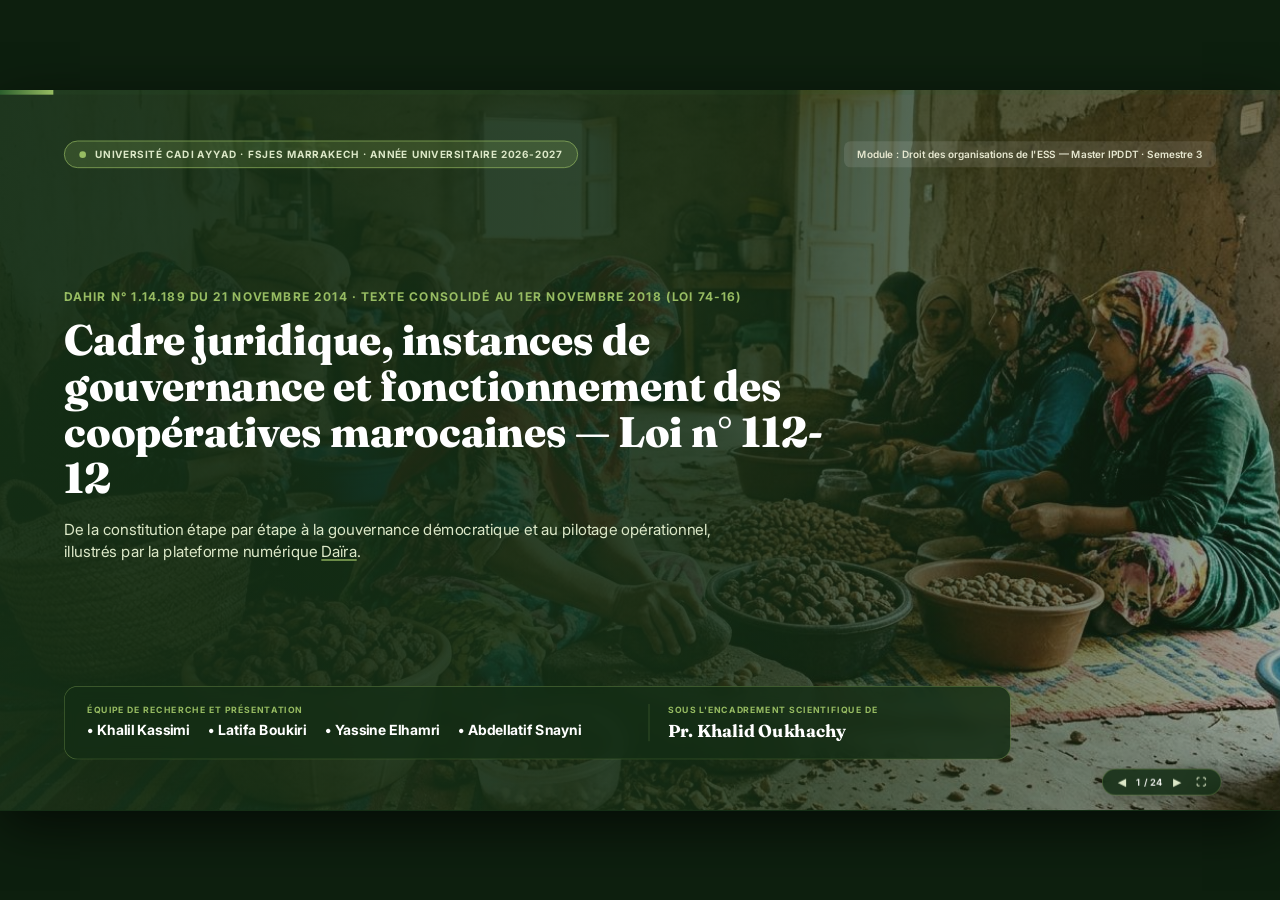
